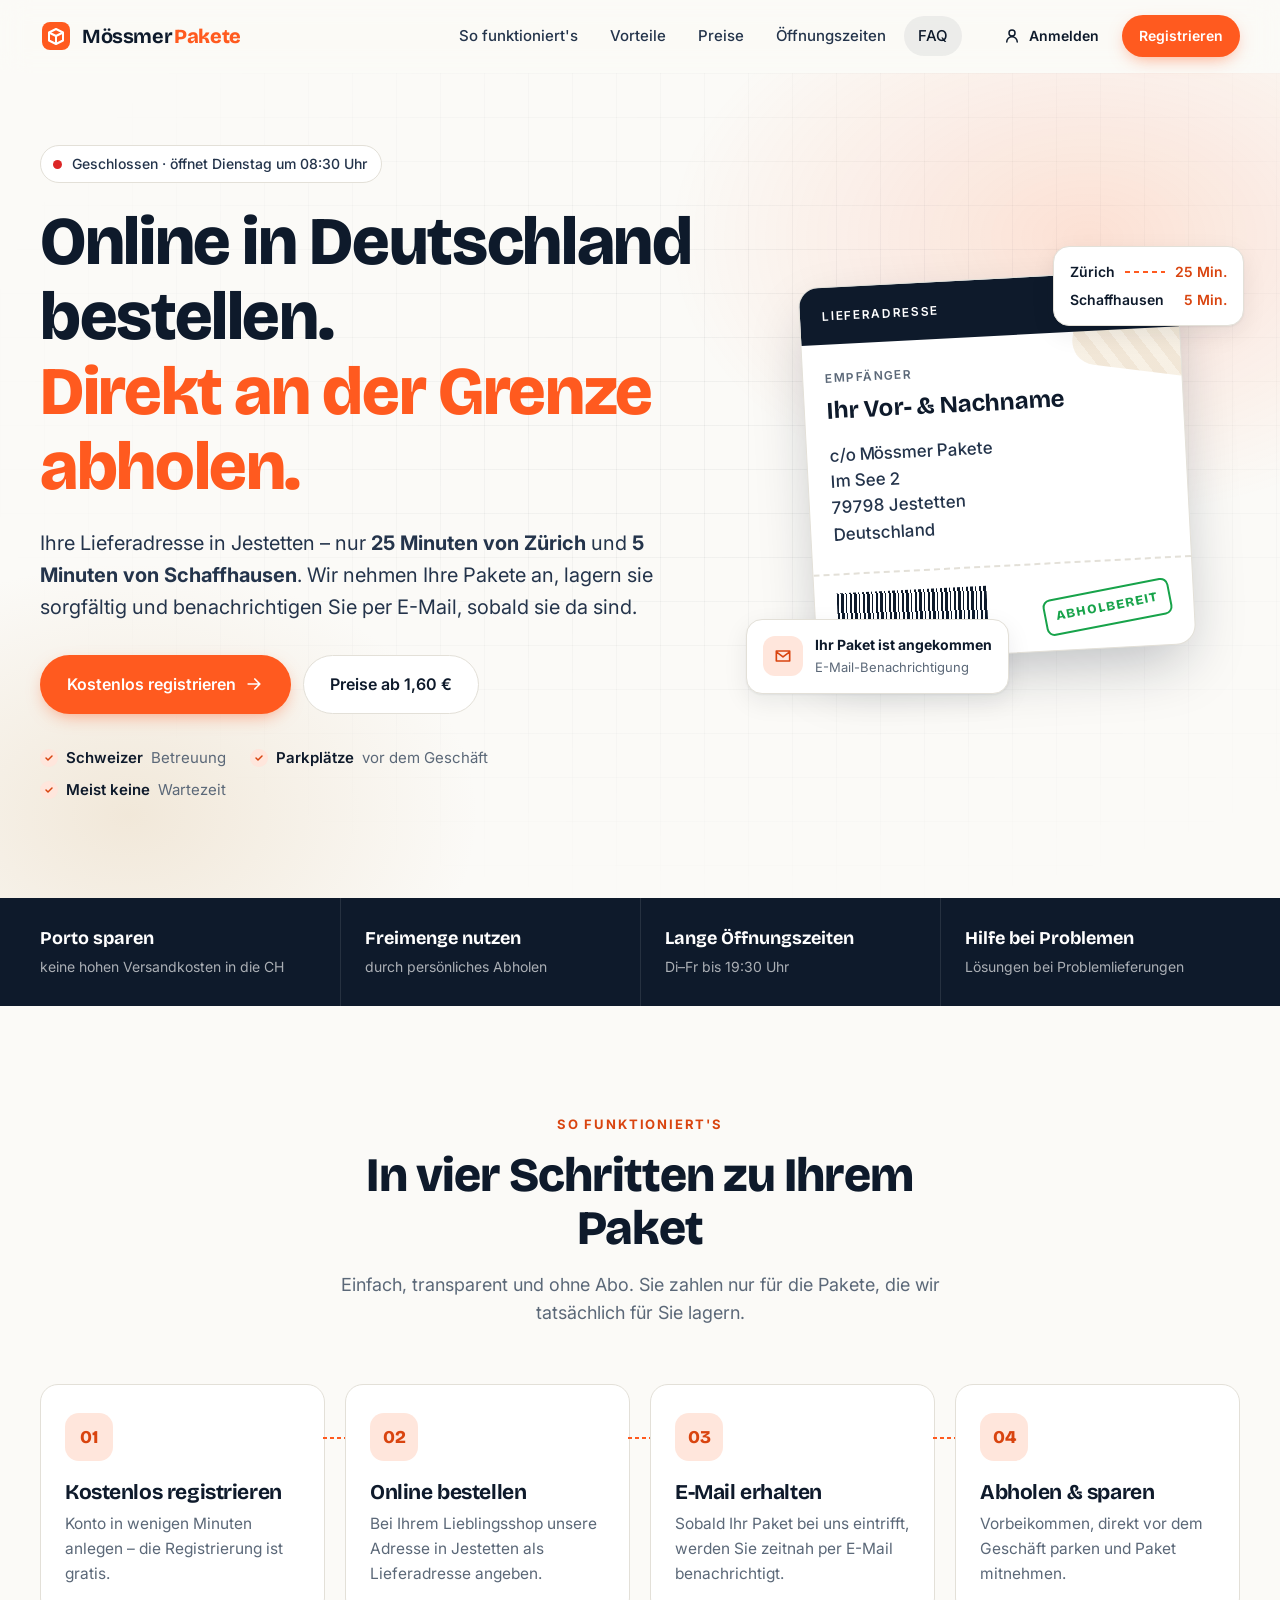
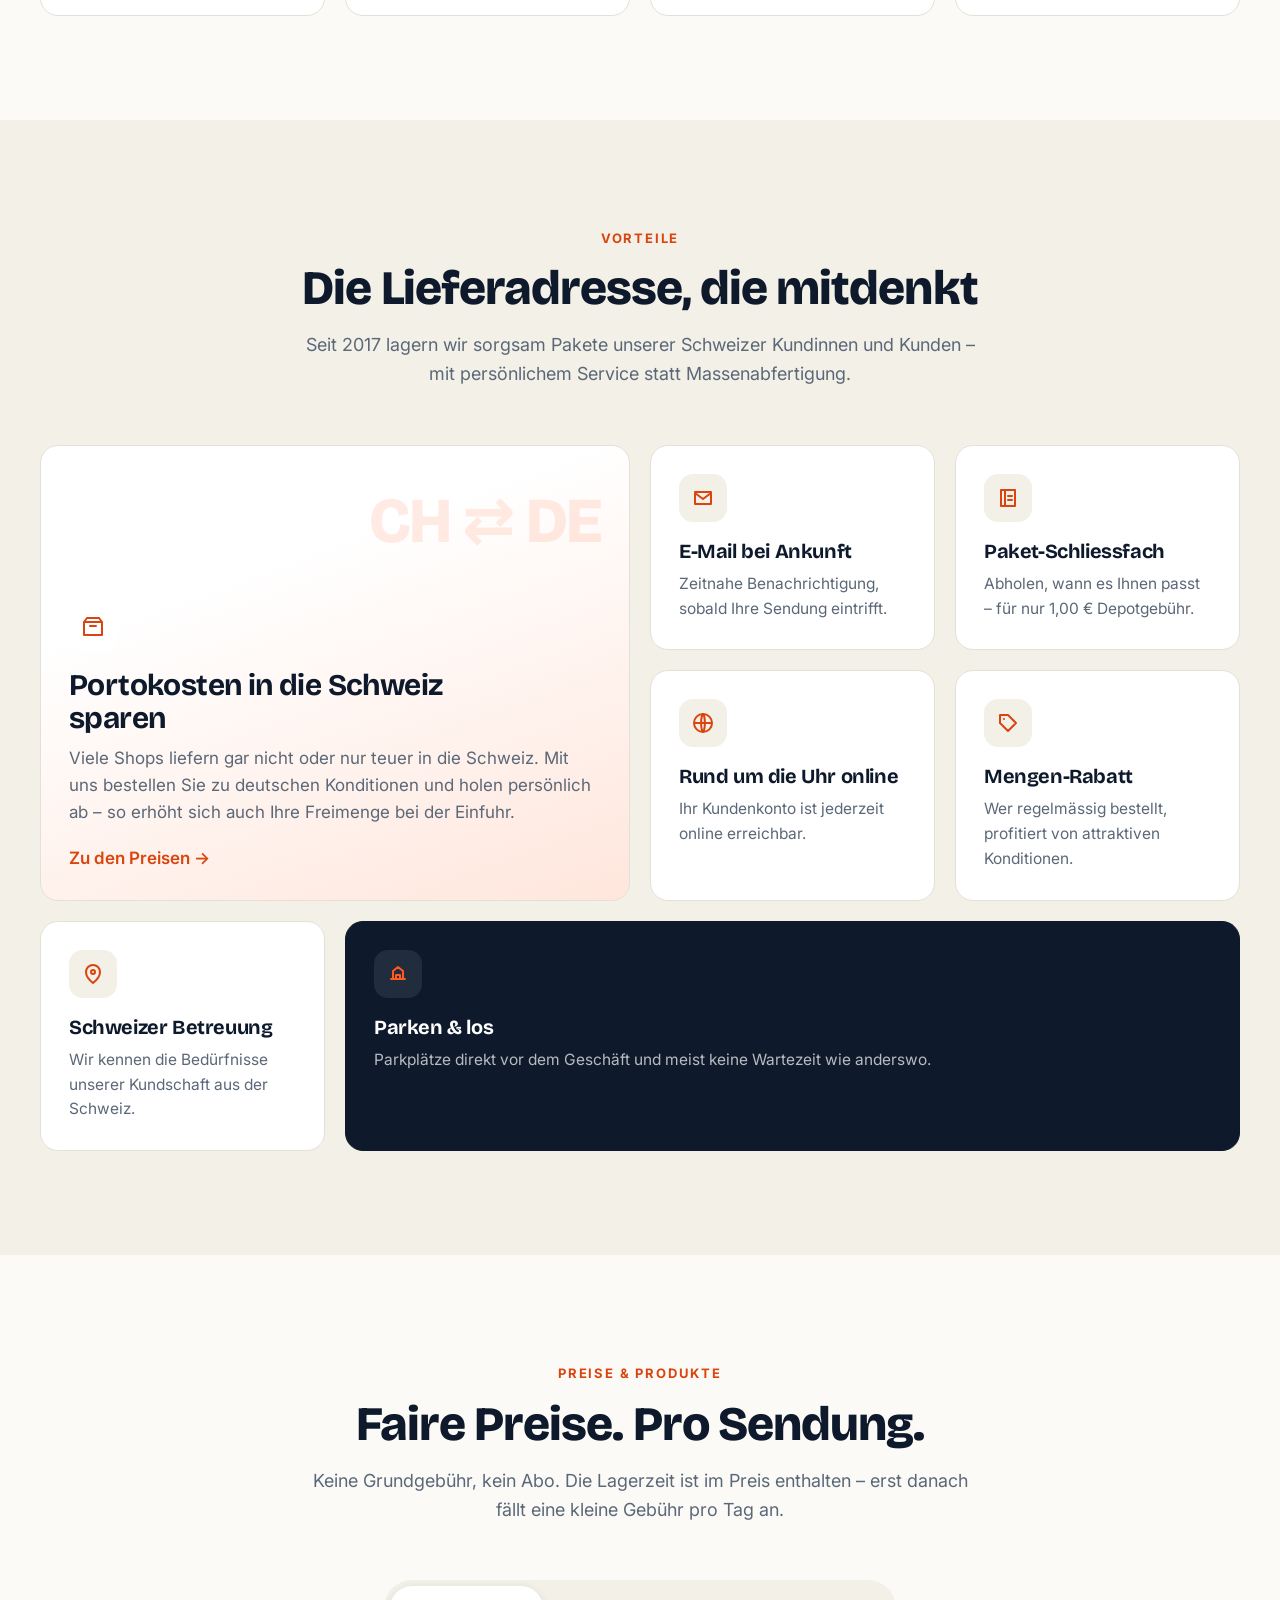
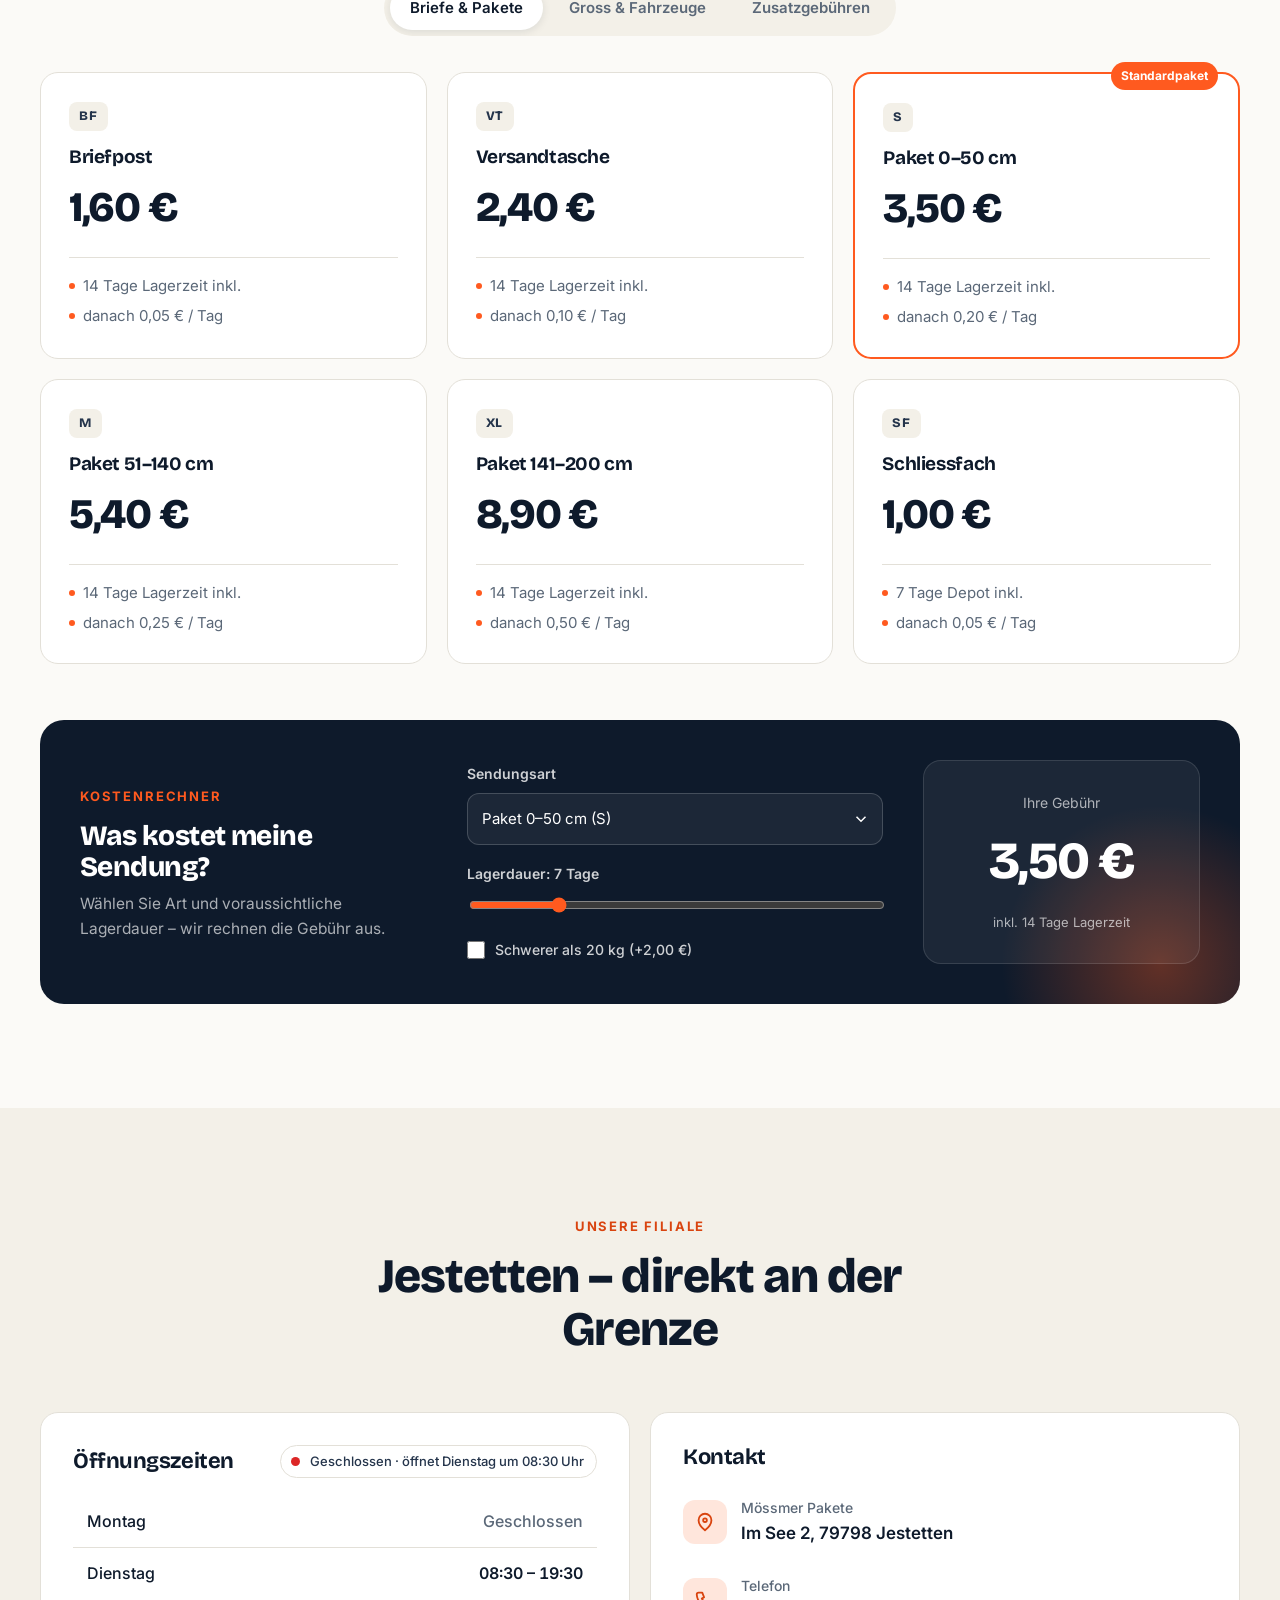
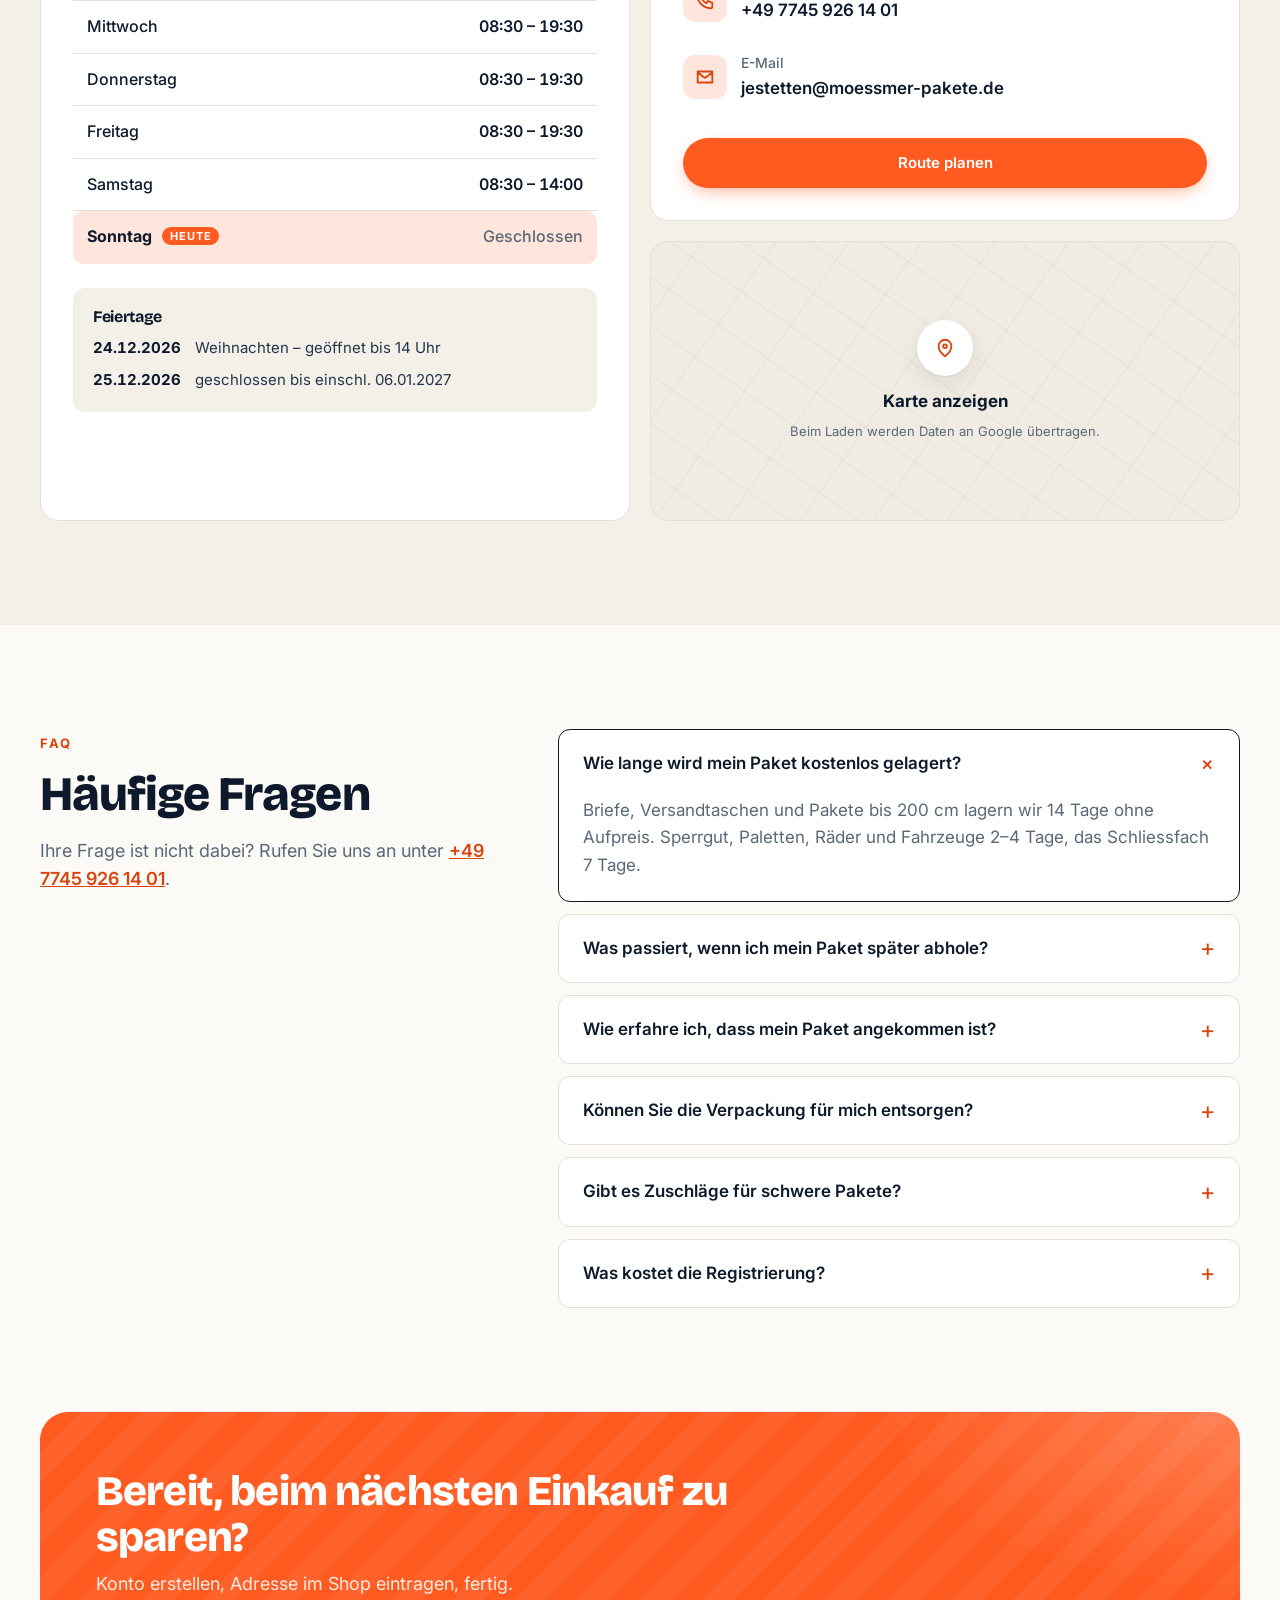
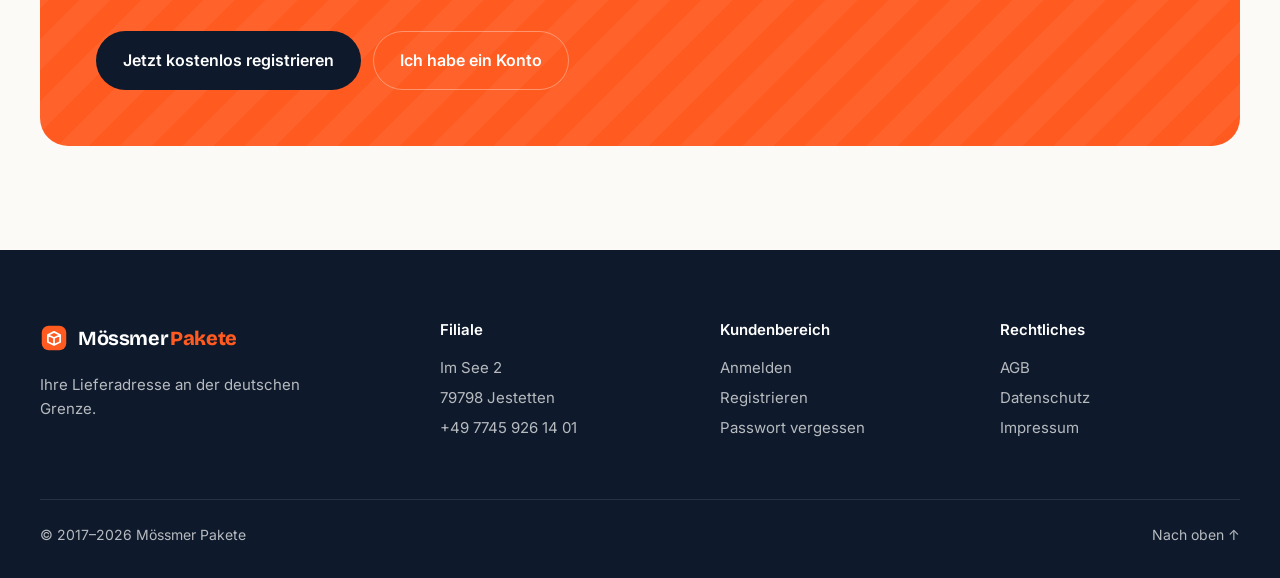
==== index.html @ b3c2d567 "Modernes Redesign der Startseite Neue statische Startseite mit Hero, Ablauf, Vorteilen, Preis-Tabs, " ====
<!doctype html>
<html lang="de">
<head>
  <meta charset="utf-8">
  <meta name="viewport" content="width=device-width, initial-scale=1">
  <title>Mössmer Pakete – Ihre Lieferadresse in Jestetten an der Schweizer Grenze</title>
  <meta name="description" content="Paketannahme in Jestetten, 25 Min. von Zürich und 5 Min. von Schaffhausen. Online in Deutschland bestellen, Porto in die Schweiz sparen und Pakete persönlich abholen.">
  <meta name="theme-color" content="#0E1A2B">
  <link rel="icon" href="assets/favicon.svg" type="image/svg+xml">
  <link rel="preconnect" href="https://fonts.googleapis.com">
  <link rel="preconnect" href="https://fonts.gstatic.com" crossorigin>
  <link href="https://fonts.googleapis.com/css2?family=Bricolage+Grotesque:opsz,wght@12..96,500;12..96,700;12..96,800&family=Inter:wght@400;500;600;700&display=swap" rel="stylesheet">
  <link rel="stylesheet" href="assets/styles.css">
  <script type="application/ld+json">
  {
    "@context": "https://schema.org",
    "@type": "LocalBusiness",
    "name": "Mössmer Pakete",
    "url": "https://www.moessmer-pakete.de/",
    "telephone": "+49 7745 926 14 01",
    "email": "jestetten@moessmer-pakete.de",
    "address": {
      "@type": "PostalAddress",
      "streetAddress": "Im See 2",
      "postalCode": "79798",
      "addressLocality": "Jestetten",
      "addressCountry": "DE"
    },
    "geo": { "@type": "GeoCoordinates", "latitude": 47.65158, "longitude": 8.5763299 },
    "openingHoursSpecification": [
      { "@type": "OpeningHoursSpecification", "dayOfWeek": ["Tuesday","Wednesday","Thursday","Friday"], "opens": "08:30", "closes": "19:30" },
      { "@type": "OpeningHoursSpecification", "dayOfWeek": "Saturday", "opens": "08:30", "closes": "14:00" }
    ]
  }
  </script>
</head>
<body>
  <a class="skip" href="#main">Zum Inhalt springen</a>

  <header class="header" id="top">
    <div class="container header__inner">
      <a class="brand" href="#top" aria-label="Mössmer Pakete – Startseite">
        <span class="brand__mark" aria-hidden="true">
          <svg viewBox="0 0 32 32" width="32" height="32"><rect x="2" y="2" width="28" height="28" rx="8" fill="currentColor"/><path d="M9 12.5 16 9l7 3.5v8L16 24l-7-3.5z" fill="none" stroke="#fff" stroke-width="2" stroke-linejoin="round"/><path d="M9 12.5 16 16l7-3.5M16 16v8" fill="none" stroke="#fff" stroke-width="2" stroke-linejoin="round"/></svg>
        </span>
        <span class="brand__text">Mössmer<b>Pakete</b></span>
      </a>

      <nav class="nav" id="nav" aria-label="Hauptnavigation">
        <a href="#ablauf">So funktioniert's</a>
        <a href="#vorteile">Vorteile</a>
        <a href="#preise">Preise</a>
        <a href="#filiale">Öffnungszeiten</a>
        <a href="#faq">FAQ</a>
        <div class="nav__mobile-cta">
          <button class="btn btn--ghost" type="button" data-open-login>Anmelden</button>
          <a class="btn btn--primary" href="https://www.moessmer-pakete.de/signup">Kostenlos registrieren</a>
        </div>
      </nav>

      <div class="header__actions">
        <button class="btn btn--ghost btn--sm" type="button" data-open-login>
          <svg viewBox="0 0 24 24" width="18" height="18" aria-hidden="true"><path d="M12 12a4 4 0 1 0 0-8 4 4 0 0 0 0 8Zm-7 8a7 7 0 0 1 14 0" fill="none" stroke="currentColor" stroke-width="2" stroke-linecap="round"/></svg>
          Anmelden
        </button>
        <a class="btn btn--primary btn--sm" href="https://www.moessmer-pakete.de/signup">Registrieren</a>
      </div>

      <button class="burger" type="button" aria-controls="nav" aria-expanded="false" aria-label="Menü öffnen">
        <span></span><span></span><span></span>
      </button>
    </div>
  </header>

  <main id="main">
    <!-- HERO -->
    <section class="hero">
      <div class="hero__bg" aria-hidden="true"></div>
      <div class="container hero__grid">
        <div class="hero__copy">
          <div class="status" data-status>
            <span class="status__dot"></span>
            <span class="status__text">Öffnungszeiten werden geladen …</span>
          </div>
          <h1>Online in Deutschland bestellen.<br><span class="hl">Direkt an der Grenze abholen.</span></h1>
          <p class="lead">Ihre Lieferadresse in Jestetten – nur <strong>25 Minuten von Zürich</strong> und <strong>5 Minuten von Schaffhausen</strong>. Wir nehmen Ihre Pakete an, lagern sie sorgfältig und benachrichtigen Sie per E-Mail, sobald sie da sind.</p>
          <div class="hero__cta">
            <a class="btn btn--primary btn--lg" href="https://www.moessmer-pakete.de/signup">
              Kostenlos registrieren
              <svg viewBox="0 0 24 24" width="20" height="20" aria-hidden="true"><path d="M5 12h14m-6-6 6 6-6 6" fill="none" stroke="currentColor" stroke-width="2" stroke-linecap="round" stroke-linejoin="round"/></svg>
            </a>
            <a class="btn btn--light btn--lg" href="#preise">Preise ab 1,60 €</a>
          </div>
          <ul class="hero__facts">
            <li><b>Schweizer</b> Betreuung</li>
            <li><b>Parkplätze</b> vor dem Geschäft</li>
            <li><b>Meist keine</b> Wartezeit</li>
          </ul>
        </div>

        <div class="hero__visual" aria-label="Beispiel einer Lieferadresse">
          <div class="label">
            <div class="label__head">
              <span>Lieferadresse</span>
              <span class="label__flag">DE</span>
            </div>
            <div class="label__body">
              <p class="label__muted">Empfänger</p>
              <p class="label__name">Ihr Vor- &amp; Nachname</p>
              <p class="label__addr">c/o Mössmer Pakete<br>Im See 2<br>79798 Jestetten<br>Deutschland</p>
            </div>
            <div class="label__foot">
              <div class="barcode" aria-hidden="true"></div>
              <span class="label__stamp">Abholbereit</span>
            </div>
          </div>
          <div class="float-card float-card--mail">
            <span class="float-card__icon" aria-hidden="true">
              <svg viewBox="0 0 24 24" width="20" height="20"><path d="M4 6h16v12H4zM4 7l8 6 8-6" fill="none" stroke="currentColor" stroke-width="2" stroke-linejoin="round"/></svg>
            </span>
            <div>
              <b>Ihr Paket ist angekommen</b>
              <span>E-Mail-Benachrichtigung</span>
            </div>
          </div>
          <div class="float-card float-card--route">
            <div class="route">
              <span>Zürich</span><i></i><span>25 Min.</span>
            </div>
            <div class="route">
              <span>Schaffhausen</span><i></i><span>5 Min.</span>
            </div>
          </div>
        </div>
      </div>
    </section>

    <!-- USP STRIP -->
    <section class="strip" aria-label="Unsere Stärken">
      <div class="container strip__inner">
        <div><b>Porto sparen</b><span>keine hohen Versandkosten in die CH</span></div>
        <div><b>Freimenge nutzen</b><span>durch persönliches Abholen</span></div>
        <div><b>Lange Öffnungszeiten</b><span>Di–Fr bis 19:30 Uhr</span></div>
        <div><b>Hilfe bei Problemen</b><span>Lösungen bei Problemlieferungen</span></div>
      </div>
    </section>

    <!-- HOW IT WORKS -->
    <section class="section" id="ablauf">
      <div class="container">
        <header class="section__head">
          <p class="eyebrow">So funktioniert's</p>
          <h2>In vier Schritten zu Ihrem Paket</h2>
          <p>Einfach, transparent und ohne Abo. Sie zahlen nur für die Pakete, die wir tatsächlich für Sie lagern.</p>
        </header>
        <ol class="steps">
          <li class="step">
            <span class="step__num">01</span>
            <h3>Kostenlos registrieren</h3>
            <p>Konto in wenigen Minuten anlegen – die Registrierung ist gratis.</p>
          </li>
          <li class="step">
            <span class="step__num">02</span>
            <h3>Online bestellen</h3>
            <p>Bei Ihrem Lieblingsshop unsere Adresse in Jestetten als Lieferadresse angeben.</p>
          </li>
          <li class="step">
            <span class="step__num">03</span>
            <h3>E-Mail erhalten</h3>
            <p>Sobald Ihr Paket bei uns eintrifft, werden Sie zeitnah per E-Mail benachrichtigt.</p>
          </li>
          <li class="step">
            <span class="step__num">04</span>
            <h3>Abholen &amp; sparen</h3>
            <p>Vorbeikommen, direkt vor dem Geschäft parken und Paket mitnehmen.</p>
          </li>
        </ol>
      </div>
    </section>

    <!-- BENEFITS -->
    <section class="section section--tint" id="vorteile">
      <div class="container">
        <header class="section__head">
          <p class="eyebrow">Vorteile</p>
          <h2>Die Lieferadresse, die mitdenkt</h2>
          <p>Seit 2017 lagern wir sorgsam Pakete unserer Schweizer Kundinnen und Kunden – mit persönlichem Service statt Massenabfertigung.</p>
        </header>
        <div class="bento">
          <article class="tile tile--feature">
            <span class="tile__icon"><svg viewBox="0 0 24 24"><path d="M3 7h18v13H3zM3 7l3-4h12l3 4M9 11h6" /></svg></span>
            <h3>Portokosten in die Schweiz sparen</h3>
            <p>Viele Shops liefern gar nicht oder nur teuer in die Schweiz. Mit uns bestellen Sie zu deutschen Konditionen und holen persönlich ab – so erhöht sich auch Ihre Freimenge bei der Einfuhr.</p>
            <a class="link" href="#preise">Zu den Preisen →</a>
          </article>
          <article class="tile">
            <span class="tile__icon"><svg viewBox="0 0 24 24"><path d="M4 6h16v12H4zM4 7l8 6 8-6" /></svg></span>
            <h3>E-Mail bei Ankunft</h3>
            <p>Zeitnahe Benachrichtigung, sobald Ihre Sendung eintrifft.</p>
          </article>
          <article class="tile">
            <span class="tile__icon"><svg viewBox="0 0 24 24"><path d="M5 4h14v16H5zM9 4v16M12 10h4M12 14h4" /></svg></span>
            <h3>Paket-Schliessfach</h3>
            <p>Abholen, wann es Ihnen passt – für nur 1,00 € Depotgebühr.</p>
          </article>
          <article class="tile">
            <span class="tile__icon"><svg viewBox="0 0 24 24"><path d="M12 21a9 9 0 1 0 0-18 9 9 0 0 0 0 18ZM3 12h18M12 3c2.5 3 2.5 15 0 18M12 3c-2.5 3-2.5 15 0 18" /></svg></span>
            <h3>Rund um die Uhr online</h3>
            <p>Ihr Kundenkonto ist jederzeit online erreichbar.</p>
          </article>
          <article class="tile">
            <span class="tile__icon"><svg viewBox="0 0 24 24"><path d="M20 12 12 20l-8-8V4h8zM8 8h.01" /></svg></span>
            <h3>Mengen-Rabatt</h3>
            <p>Wer regelmässig bestellt, profitiert von attraktiven Konditionen.</p>
          </article>
          <article class="tile">
            <span class="tile__icon"><svg viewBox="0 0 24 24"><path d="M12 21s7-5.5 7-11a7 7 0 1 0-14 0c0 5.5 7 11 7 11ZM12 12a2 2 0 1 0 0-4 2 2 0 0 0 0 4Z" /></svg></span>
            <h3>Schweizer Betreuung</h3>
            <p>Wir kennen die Bedürfnisse unserer Kundschaft aus der Schweiz.</p>
          </article>
          <article class="tile tile--dark">
            <span class="tile__icon"><svg viewBox="0 0 24 24"><path d="M5 17h14M7 17V9l5-4 5 4v8M10 17v-4h4v4" /></svg></span>
            <h3>Parken &amp; los</h3>
            <p>Parkplätze direkt vor dem Geschäft und meist keine Wartezeit wie anderswo.</p>
          </article>
        </div>
      </div>
    </section>

    <!-- PRICES -->
    <section class="section" id="preise">
      <div class="container">
        <header class="section__head">
          <p class="eyebrow">Preise &amp; Produkte</p>
          <h2>Faire Preise. Pro Sendung.</h2>
          <p>Keine Grundgebühr, kein Abo. Die Lagerzeit ist im Preis enthalten – erst danach fällt eine kleine Gebühr pro Tag an.</p>
        </header>

        <div class="tabs" role="tablist" aria-label="Preiskategorien">
          <button class="tab is-active" role="tab" aria-selected="true" aria-controls="tab-sendungen" id="t-sendungen">Briefe &amp; Pakete</button>
          <button class="tab" role="tab" aria-selected="false" aria-controls="tab-gross" id="t-gross" tabindex="-1">Gross &amp; Fahrzeuge</button>
          <button class="tab" role="tab" aria-selected="false" aria-controls="tab-gebuehren" id="t-gebuehren" tabindex="-1">Zusatzgebühren</button>
        </div>

        <div class="tabpanel" id="tab-sendungen" role="tabpanel" aria-labelledby="t-sendungen">
          <div class="prices">
            <article class="price">
              <span class="price__tag">BF</span>
              <h3>Briefpost</h3>
              <p class="price__value">1,60 €</p>
              <ul><li>14 Tage Lagerzeit inkl.</li><li>danach 0,05 € / Tag</li></ul>
            </article>
            <article class="price">
              <span class="price__tag">VT</span>
              <h3>Versandtasche</h3>
              <p class="price__value">2,40 €</p>
              <ul><li>14 Tage Lagerzeit inkl.</li><li>danach 0,10 € / Tag</li></ul>
            </article>
            <article class="price price--hot">
              <span class="price__badge">Standardpaket</span>
              <span class="price__tag">S</span>
              <h3>Paket 0–50 cm</h3>
              <p class="price__value">3,50 €</p>
              <ul><li>14 Tage Lagerzeit inkl.</li><li>danach 0,20 € / Tag</li></ul>
            </article>
            <article class="price">
              <span class="price__tag">M</span>
              <h3>Paket 51–140 cm</h3>
              <p class="price__value">5,40 €</p>
              <ul><li>14 Tage Lagerzeit inkl.</li><li>danach 0,25 € / Tag</li></ul>
            </article>
            <article class="price">
              <span class="price__tag">XL</span>
              <h3>Paket 141–200 cm</h3>
              <p class="price__value">8,90 €</p>
              <ul><li>14 Tage Lagerzeit inkl.</li><li>danach 0,50 € / Tag</li></ul>
            </article>
            <article class="price">
              <span class="price__tag">SF</span>
              <h3>Schliessfach</h3>
              <p class="price__value">1,00 €</p>
              <ul><li>7 Tage Depot inkl.</li><li>danach 0,05 € / Tag</li></ul>
            </article>
          </div>
        </div>

        <div class="tabpanel" id="tab-gross" role="tabpanel" aria-labelledby="t-gross" hidden>
          <div class="prices">
            <article class="price">
              <span class="price__tag">XXL</span>
              <h3>Über 2 m / sperrig</h3>
              <p class="price__value">14,50 €</p>
              <ul><li>4 Tage Lagerzeit inkl.</li><li>danach 0,50 € / Tag</li></ul>
            </article>
            <article class="price">
              <span class="price__tag">PL</span>
              <h3>Palette</h3>
              <p class="price__value">25,00 €</p>
              <ul><li>4 Tage Lagerzeit inkl.</li><li>danach 2,50 € / Tag</li></ul>
            </article>
            <article class="price">
              <span class="price__tag">KRA</span>
              <h3>Kompletträder</h3>
              <p class="price__value">20,00 €</p>
              <ul><li>4 Tage Lagerzeit inkl.</li><li>danach 2,50 € / Tag</li></ul>
            </article>
            <article class="price">
              <span class="price__tag">VLO</span>
              <h3>Fahrrad</h3>
              <p class="price__value">15,00 €</p>
              <ul><li>4 Tage Lagerzeit inkl.</li><li>danach 2,50 € / Tag</li></ul>
            </article>
            <article class="price">
              <span class="price__tag">MO</span>
              <h3>Motorrad</h3>
              <p class="price__value">50,00 €</p>
              <ul><li>4 Tage Lagerzeit inkl.</li><li>danach 10,00 € / Tag</li></ul>
            </article>
            <article class="price">
              <span class="price__tag">KFZ</span>
              <h3>Auto</h3>
              <p class="price__value">100,00 €</p>
              <ul><li>2 Tage Lagerzeit inkl.</li><li>danach 20,00 € / Tag</li></ul>
            </article>
          </div>
        </div>

        <div class="tabpanel" id="tab-gebuehren" role="tabpanel" aria-labelledby="t-gebuehren" hidden>
          <div class="fees">
            <div class="fees__group">
              <h3>Gewicht &amp; Aufwand</h3>
              <dl>
                <div><dt>Kein Zuschlag <small>GWO</small></dt><dd>0,00 €</dd></div>
                <div><dt>Zuschlag über 20 kg <small>GWZ</small></dt><dd>2,00 €</dd></div>
                <div><dt>Mehraufwand <small>GWZXL</small></dt><dd>3,50 €</dd></div>
              </dl>
            </div>
            <div class="fees__group">
              <h3>Verpackung entsorgen</h3>
              <dl>
                <div><dt>Keine Entsorgung <small>E0</small></dt><dd>0,00 €</dd></div>
                <div><dt>Bis Grösse M <small>E1</small></dt><dd>5,00 €</dd></div>
                <div><dt>Ab Grösse XL <small>E2</small></dt><dd>10,00 €</dd></div>
                <div><dt>Palette <small>EP</small></dt><dd>30,00 €</dd></div>
              </dl>
            </div>
          </div>
        </div>

        <!-- CALCULATOR -->
        <div class="calc" id="rechner">
          <div class="calc__intro">
            <p class="eyebrow eyebrow--light">Kostenrechner</p>
            <h3>Was kostet meine Sendung?</h3>
            <p>Wählen Sie Art und voraussichtliche Lagerdauer – wir rechnen die Gebühr aus.</p>
          </div>
          <form class="calc__form" onsubmit="return false">
            <label>
              <span>Sendungsart</span>
              <select id="calc-type">
                <option value="1.60|14|0.05">Briefpost</option>
                <option value="2.40|14|0.10">Versandtasche</option>
                <option value="3.50|14|0.20" selected>Paket 0–50 cm (S)</option>
                <option value="5.40|14|0.25">Paket 51–140 cm (M)</option>
                <option value="8.90|14|0.50">Paket 141–200 cm (XL)</option>
                <option value="14.50|4|0.50">Über 2 m / sperrig (XXL)</option>
                <option value="25.00|4|2.50">Palette</option>
                <option value="20.00|4|2.50">Kompletträder</option>
                <option value="15.00|4|2.50">Fahrrad</option>
                <option value="50.00|4|10.00">Motorrad</option>
                <option value="100.00|2|20.00">Auto</option>
              </select>
            </label>
            <label>
              <span>Lagerdauer: <output id="calc-days-out">7</output> Tage</span>
              <input type="range" id="calc-days" min="1" max="30" value="7">
            </label>
            <label class="check">
              <input type="checkbox" id="calc-heavy">
              <span>Schwerer als 20 kg (+2,00 €)</span>
            </label>
          </form>
          <div class="calc__result" aria-live="polite">
            <span>Ihre Gebühr</span>
            <strong id="calc-total">3,50 €</strong>
            <small id="calc-detail">inkl. 14 Tage Lagerzeit</small>
          </div>
        </div>
      </div>
    </section>

    <!-- BRANCH -->
    <section class="section section--tint" id="filiale">
      <div class="container">
        <header class="section__head">
          <p class="eyebrow">Unsere Filiale</p>
          <h2>Jestetten – direkt an der Grenze</h2>
        </header>
        <div class="branch">
          <div class="card hours">
            <div class="hours__head">
              <h3>Öffnungszeiten</h3>
              <div class="status status--small" data-status><span class="status__dot"></span><span class="status__text"></span></div>
            </div>
            <table class="hours__table">
              <tbody>
                <tr data-day="1"><th>Montag</th><td class="closed">Geschlossen</td></tr>
                <tr data-day="2"><th>Dienstag</th><td>08:30 – 19:30</td></tr>
                <tr data-day="3"><th>Mittwoch</th><td>08:30 – 19:30</td></tr>
                <tr data-day="4"><th>Donnerstag</th><td>08:30 – 19:30</td></tr>
                <tr data-day="5"><th>Freitag</th><td>08:30 – 19:30</td></tr>
                <tr data-day="6"><th>Samstag</th><td>08:30 – 14:00</td></tr>
                <tr data-day="0"><th>Sonntag</th><td class="closed">Geschlossen</td></tr>
              </tbody>
            </table>
            <div class="holidays">
              <h4>Feiertage</h4>
              <ul>
                <li><time datetime="2026-12-24">24.12.2026</time><span>Weihnachten – geöffnet bis 14 Uhr</span></li>
                <li><time datetime="2026-12-25">25.12.2026</time><span>geschlossen bis einschl. 06.01.2027</span></li>
              </ul>
            </div>
          </div>

          <div class="card contact">
            <h3>Kontakt</h3>
            <address>
              <a class="contact__row" href="https://maps.google.com/?q=M%C3%B6ssmer+Pakete+Im+See+2+79798+Jestetten" target="_blank" rel="noopener">
                <span class="contact__icon"><svg viewBox="0 0 24 24"><path d="M12 21s7-5.5 7-11a7 7 0 1 0-14 0c0 5.5 7 11 7 11ZM12 12a2 2 0 1 0 0-4 2 2 0 0 0 0 4Z"/></svg></span>
                <span><b>Mössmer Pakete</b>Im See 2, 79798 Jestetten</span>
              </a>
              <a class="contact__row" href="tel:+4977459261401">
                <span class="contact__icon"><svg viewBox="0 0 24 24"><path d="M5 4h4l2 5-2.5 1.5a11 11 0 0 0 5 5L15 13l5 2v4a2 2 0 0 1-2 2A16 16 0 0 1 3 6a2 2 0 0 1 2-2"/></svg></span>
                <span><b>Telefon</b>+49 7745 926 14 01</span>
              </a>
              <a class="contact__row" href="mailto:jestetten@moessmer-pakete.de">
                <span class="contact__icon"><svg viewBox="0 0 24 24"><path d="M4 6h16v12H4zM4 7l8 6 8-6"/></svg></span>
                <span><b>E-Mail</b>jestetten@moessmer-pakete.de</span>
              </a>
            </address>
            <a class="btn btn--primary btn--block" href="https://www.google.com/maps/dir/?api=1&amp;destination=M%C3%B6ssmer+Pakete+Im+See+2+79798+Jestetten" target="_blank" rel="noopener">Route planen</a>
          </div>

          <div class="map">
            <button class="map__consent" type="button" data-load-map>
              <span class="map__pin" aria-hidden="true"><svg viewBox="0 0 24 24"><path d="M12 21s7-5.5 7-11a7 7 0 1 0-14 0c0 5.5 7 11 7 11ZM12 12a2 2 0 1 0 0-4 2 2 0 0 0 0 4Z"/></svg></span>
              <b>Karte anzeigen</b>
              <small>Beim Laden werden Daten an Google übertragen.</small>
            </button>
          </div>
        </div>
      </div>
    </section>

    <!-- FAQ -->
    <section class="section" id="faq">
      <div class="container faq">
        <header class="section__head section__head--left">
          <p class="eyebrow">FAQ</p>
          <h2>Häufige Fragen</h2>
          <p>Ihre Frage ist nicht dabei? Rufen Sie uns an unter <a href="tel:+4977459261401">+49 7745 926 14 01</a>.</p>
        </header>
        <div class="faq__list">
          <details open>
            <summary>Wie lange wird mein Paket kostenlos gelagert?</summary>
            <p>Briefe, Versandtaschen und Pakete bis 200 cm lagern wir 14 Tage ohne Aufpreis. Sperrgut, Paletten, Räder und Fahrzeuge 2–4 Tage, das Schliessfach 7 Tage.</p>
          </details>
          <details>
            <summary>Was passiert, wenn ich mein Paket später abhole?</summary>
            <p>Kein Problem – nach Ablauf der Standard-Lagerzeit berechnen wir eine kleine Überziehungsgebühr pro Tag, z. B. 0,20 € für ein S-Paket. Mit unserem <a href="#rechner">Kostenrechner</a> sehen Sie den Betrag sofort.</p>
          </details>
          <details>
            <summary>Wie erfahre ich, dass mein Paket angekommen ist?</summary>
            <p>Sobald Ihre Sendung bei uns eintrifft, erhalten Sie zeitnah eine E-Mail.</p>
          </details>
          <details>
            <summary>Können Sie die Verpackung für mich entsorgen?</summary>
            <p>Ja. Die Entsorgung kostet 5,00 € bis Grösse M, 10,00 € ab Grösse XL und 30,00 € für Paletten.</p>
          </details>
          <details>
            <summary>Gibt es Zuschläge für schwere Pakete?</summary>
            <p>Für Sendungen über 20 kg berechnen wir einen Zuschlag von 2,00 €, bei besonderem Mehraufwand 3,50 €.</p>
          </details>
          <details>
            <summary>Was kostet die Registrierung?</summary>
            <p>Nichts. Die Registrierung ist kostenlos – Sie zahlen nur für tatsächlich gelagerte Sendungen.</p>
          </details>
        </div>
      </div>
    </section>

    <!-- CTA -->
    <section class="cta">
      <div class="container cta__inner">
        <div>
          <h2>Bereit, beim nächsten Einkauf zu sparen?</h2>
          <p>Konto erstellen, Adresse im Shop eintragen, fertig.</p>
        </div>
        <div class="cta__buttons">
          <a class="btn btn--primary btn--lg" href="https://www.moessmer-pakete.de/signup">Jetzt kostenlos registrieren</a>
          <button class="btn btn--outline-light btn--lg" type="button" data-open-login>Ich habe ein Konto</button>
        </div>
      </div>
    </section>
  </main>

  <footer class="footer">
    <div class="container footer__inner">
      <div>
        <a class="brand brand--light" href="#top">
          <span class="brand__mark" aria-hidden="true"><svg viewBox="0 0 32 32" width="28" height="28"><rect x="2" y="2" width="28" height="28" rx="8" fill="currentColor"/><path d="M9 12.5 16 9l7 3.5v8L16 24l-7-3.5zM9 12.5 16 16l7-3.5M16 16v8" fill="none" stroke="#fff" stroke-width="2" stroke-linejoin="round"/></svg></span>
          <span class="brand__text">Mössmer<b>Pakete</b></span>
        </a>
        <p class="footer__claim">Ihre Lieferadresse an der deutschen Grenze.</p>
      </div>
      <div>
        <h4>Filiale</h4>
        <p>Im See 2<br>79798 Jestetten<br><a href="tel:+4977459261401">+49 7745 926 14 01</a></p>
      </div>
      <div>
        <h4>Kundenbereich</h4>
        <p><button class="linklike" type="button" data-open-login>Anmelden</button><br><a href="https://www.moessmer-pakete.de/signup">Registrieren</a><br><a href="https://www.moessmer-pakete.de/fpass">Passwort vergessen</a></p>
      </div>
      <div>
        <h4>Rechtliches</h4>
        <p><a href="https://www.moessmer-pakete.de/agb">AGB</a><br><a href="https://www.moessmer-pakete.de/dsgvo">Datenschutz</a><br><a href="https://www.moessmer-pakete.de/impressum">Impressum</a></p>
      </div>
    </div>
    <div class="container footer__bottom">
      <span>© 2017–<span data-year>2026</span> Mössmer Pakete</span>
      <a href="#top">Nach oben ↑</a>
    </div>
  </footer>

  <!-- LOGIN DIALOG -->
  <dialog class="dialog" id="login" aria-labelledby="login-title">
    <form method="dialog" class="dialog__close-form">
      <button class="dialog__close" aria-label="Schliessen">×</button>
    </form>
    <h2 id="login-title">Willkommen zurück</h2>
    <p class="dialog__sub">Melden Sie sich an, um Ihre Sendungen zu sehen.</p>
    <form class="login" method="post" action="https://www.moessmer-pakete.de/">
      <label>
        <span>E-Mail</span>
        <input type="email" name="txtemail" autocomplete="email" required placeholder="name@beispiel.ch">
      </label>
      <label>
        <span>Passwort</span>
        <input type="password" name="txtupass" autocomplete="current-password" required placeholder="••••••••">
      </label>
      <button class="btn btn--primary btn--block btn--lg" type="submit" name="btn-login">Anmelden</button>
    </form>
    <div class="dialog__links">
      <a href="https://www.moessmer-pakete.de/fpass">Passwort vergessen?</a>
      <a href="https://www.moessmer-pakete.de/signup">Neu hier? Registrieren</a>
    </div>
  </dialog>

  <script src="assets/app.js" defer></script>
</body>
</html>
---- assets/styles.css ----
/* ==========================================================================
   Mössmer Pakete – Redesign
   ========================================================================== */

:root {
  --ink: #0e1a2b;
  --ink-2: #24344b;
  --muted: #5b6878;
  --line: #e3e0d8;
  --bg: #fbfaf7;
  --tint: #f3f0e8;
  --card: #ffffff;
  --accent: #ff5a1f;
  --accent-ink: #d9440f;
  --accent-soft: #ffe6dc;
  --kraft: #d8b98c;
  --ok: #17a34a;
  --bad: #dc2626;

  --radius: 18px;
  --radius-sm: 12px;
  --shadow: 0 1px 2px rgba(14, 26, 43, .06), 0 8px 24px rgba(14, 26, 43, .08);
  --shadow-lg: 0 24px 60px -12px rgba(14, 26, 43, .28);

  --font: "Inter", system-ui, -apple-system, "Segoe UI", Roboto, sans-serif;
  --display: "Bricolage Grotesque", var(--font);
}

*,
*::before,
*::after { box-sizing: border-box; }

html { scroll-behavior: smooth; scroll-padding-top: 88px; -webkit-text-size-adjust: 100%; }

body {
  margin: 0;
  font-family: var(--font);
  font-size: 17px;
  line-height: 1.6;
  color: var(--ink);
  background: var(--bg);
  -webkit-font-smoothing: antialiased;
}

img, svg { display: block; max-width: 100%; }
a { color: inherit; }
h1, h2, h3, h4 { font-family: var(--display); line-height: 1.1; margin: 0; letter-spacing: -.02em; }
p { margin: 0; }
button { font: inherit; cursor: pointer; }

.container { width: min(1200px, 100% - 40px); margin-inline: auto; }

.skip {
  position: absolute; left: 16px; top: -60px; z-index: 100;
  background: var(--ink); color: #fff; padding: 10px 16px; border-radius: 8px;
}
.skip:focus { top: 16px; }

:focus-visible { outline: 3px solid var(--accent); outline-offset: 3px; border-radius: 6px; }

/* ---------- Buttons ---------- */
.btn {
  display: inline-flex; align-items: center; justify-content: center; gap: 8px;
  padding: 12px 20px; border-radius: 999px; border: 1.5px solid transparent;
  font-weight: 600; font-size: 15px; text-decoration: none; white-space: nowrap;
  transition: transform .15s ease, background-color .15s ease, box-shadow .15s ease, color .15s ease;
}
.btn:active { transform: translateY(1px); }
.btn--sm { padding: 9px 16px; font-size: 14px; }
.btn--lg { padding: 16px 26px; font-size: 16px; }
.btn--block { width: 100%; }
.btn--primary { background: var(--accent); color: #fff; box-shadow: 0 6px 18px -6px rgba(255, 90, 31, .6); }
.btn--primary:hover { background: var(--accent-ink); }
.btn--ghost { background: transparent; color: var(--ink); }
.btn--ghost:hover { background: rgba(14, 26, 43, .06); }
.btn--light { background: #fff; color: var(--ink); border-color: var(--line); }
.btn--light:hover { border-color: var(--ink); }
.btn--outline-light { background: transparent; color: #fff; border-color: rgba(255, 255, 255, .35); }
.btn--outline-light:hover { border-color: #fff; background: rgba(255, 255, 255, .06); }

.linklike { background: none; border: 0; padding: 0; color: inherit; text-decoration: none; }
.linklike:hover { text-decoration: underline; }

/* ---------- Header ---------- */
.header {
  position: sticky; top: 0; z-index: 50;
  background: rgba(251, 250, 247, .82);
  backdrop-filter: saturate(160%) blur(14px);
  -webkit-backdrop-filter: saturate(160%) blur(14px);
  border-bottom: 1px solid transparent;
  transition: border-color .2s ease, box-shadow .2s ease;
}
.header.is-scrolled { border-bottom-color: var(--line); box-shadow: 0 4px 20px -12px rgba(14, 26, 43, .2); }
.header__inner { display: flex; align-items: center; gap: 24px; height: 72px; }

.brand { display: inline-flex; align-items: center; gap: 10px; text-decoration: none; color: var(--ink); }
.brand__mark { color: var(--accent); }
.brand__text { font-family: var(--display); font-weight: 700; font-size: 20px; letter-spacing: -.02em; }
.brand__text b { font-weight: 800; color: var(--accent); margin-left: 2px; }
.brand--light { color: #fff; }

.nav { display: flex; gap: 4px; margin-left: auto; }
.nav > a {
  padding: 8px 14px; border-radius: 999px; text-decoration: none;
  color: var(--ink-2); font-size: 15px; font-weight: 500;
}
.nav > a:hover, .nav > a.is-active { background: rgba(14, 26, 43, .06); color: var(--ink); }
.nav__mobile-cta { display: none; }
.header__actions { display: flex; gap: 6px; }

.burger { display: none; width: 44px; height: 44px; border: 0; background: transparent; margin-left: auto; position: relative; }
.burger span { position: absolute; left: 11px; right: 11px; height: 2px; background: var(--ink); border-radius: 2px; transition: transform .2s, opacity .2s; }
.burger span:nth-child(1) { top: 15px; }
.burger span:nth-child(2) { top: 21px; }
.burger span:nth-child(3) { top: 27px; }
.burger[aria-expanded="true"] span:nth-child(1) { transform: translateY(6px) rotate(45deg); }
.burger[aria-expanded="true"] span:nth-child(2) { opacity: 0; }
.burger[aria-expanded="true"] span:nth-child(3) { transform: translateY(-6px) rotate(-45deg); }

/* ---------- Status pill ---------- */
.status {
  display: inline-flex; align-items: center; gap: 10px;
  padding: 7px 14px 7px 12px; border-radius: 999px;
  background: #fff; border: 1px solid var(--line);
  font-size: 14px; font-weight: 500; color: var(--ink-2);
}
.status__dot { width: 9px; height: 9px; border-radius: 50%; background: var(--muted); flex: none; }
.status.is-open .status__dot { background: var(--ok); box-shadow: 0 0 0 0 rgba(23, 163, 74, .5); animation: pulse 2s infinite; }
.status.is-closed .status__dot { background: var(--bad); }
.status--small { padding: 5px 12px 5px 10px; font-size: 13px; }
@keyframes pulse {
  0% { box-shadow: 0 0 0 0 rgba(23, 163, 74, .5); }
  70% { box-shadow: 0 0 0 8px rgba(23, 163, 74, 0); }
  100% { box-shadow: 0 0 0 0 rgba(23, 163, 74, 0); }
}

/* ---------- Hero ---------- */
.hero { position: relative; overflow: hidden; padding: 72px 0 96px; }
.hero__bg {
  position: absolute; inset: 0; z-index: -1;
  background:
    radial-gradient(600px 400px at 85% 20%, rgba(255, 90, 31, .16), transparent 70%),
    radial-gradient(500px 360px at 10% 90%, rgba(216, 185, 140, .28), transparent 70%);
}
.hero__bg::after {
  content: ""; position: absolute; inset: 0;
  background-image: linear-gradient(rgba(14, 26, 43, .045) 1px, transparent 1px), linear-gradient(90deg, rgba(14, 26, 43, .045) 1px, transparent 1px);
  background-size: 44px 44px;
  mask-image: radial-gradient(ellipse at 60% 40%, #000 20%, transparent 75%);
  -webkit-mask-image: radial-gradient(ellipse at 60% 40%, #000 20%, transparent 75%);
}
.hero__grid { display: grid; grid-template-columns: 1.15fr .85fr; gap: 56px; align-items: center; }
.hero h1 { font-size: clamp(38px, 5.6vw, 68px); font-weight: 800; margin: 22px 0 22px; }
.hl { color: var(--accent); }
.lead { font-size: clamp(17px, 1.6vw, 20px); color: var(--ink-2); max-width: 36em; }
.hero__cta { display: flex; flex-wrap: wrap; gap: 12px; margin-top: 32px; }
.hero__facts { display: flex; flex-wrap: wrap; gap: 8px 24px; list-style: none; padding: 0; margin: 32px 0 0; color: var(--muted); font-size: 15px; }
.hero__facts li { display: flex; align-items: center; gap: 8px; }
.hero__facts li::before {
  content: ""; width: 18px; height: 18px; border-radius: 50%; flex: none;
  background: var(--accent-soft) url("data:image/svg+xml,%3Csvg xmlns='http://www.w3.org/2000/svg' viewBox='0 0 24 24'%3E%3Cpath d='m6 12 4 4 8-8' fill='none' stroke='%23d9440f' stroke-width='3' stroke-linecap='round' stroke-linejoin='round'/%3E%3C/svg%3E") center/12px no-repeat;
}
.hero__facts b { color: var(--ink); font-weight: 600; }

/* Shipping label visual */
.hero__visual { position: relative; padding: 32px 24px 48px; }
.label {
  position: relative; background: #fff; border-radius: 20px; box-shadow: var(--shadow-lg);
  transform: rotate(-3deg); max-width: 380px; margin-inline: auto; overflow: hidden;
  border: 1px solid var(--line);
}
.label::before {
  content: ""; position: absolute; inset: -40px -40px auto auto; width: 140px; height: 140px;
  background: repeating-linear-gradient(45deg, var(--kraft) 0 10px, #e9d5b3 10px 20px); opacity: .35;
  transform: rotate(10deg); border-radius: 24px;
}
.label__head {
  display: flex; justify-content: space-between; align-items: center;
  padding: 16px 22px; background: var(--ink); color: #fff;
  font-size: 12px; font-weight: 600; letter-spacing: .14em; text-transform: uppercase; position: relative;
}
.label__flag { background: var(--accent); padding: 3px 9px; border-radius: 6px; letter-spacing: .08em; }
.label__body { padding: 24px 22px 8px; position: relative; }
.label__muted { font-size: 12px; color: var(--muted); text-transform: uppercase; letter-spacing: .12em; font-weight: 600; }
.label__name { font-family: var(--display); font-size: 24px; font-weight: 700; margin: 4px 0 12px; }
.label__addr { font-size: 17px; line-height: 1.55; color: var(--ink-2); font-weight: 500; }
.label__foot { display: flex; justify-content: space-between; align-items: flex-end; padding: 18px 22px 22px; border-top: 2px dashed var(--line); margin-top: 18px; }
.barcode {
  width: 150px; height: 46px;
  background: repeating-linear-gradient(90deg, var(--ink) 0 2px, transparent 2px 4px, var(--ink) 4px 7px, transparent 7px 9px, var(--ink) 9px 10px, transparent 10px 13px);
}
.label__stamp {
  border: 2.5px solid var(--ok); color: var(--ok); font-weight: 800; font-size: 13px;
  text-transform: uppercase; letter-spacing: .1em; padding: 6px 10px; border-radius: 8px; transform: rotate(-8deg);
  font-family: var(--display);
}

.float-card {
  position: absolute; background: #fff; border-radius: 16px; box-shadow: var(--shadow);
  border: 1px solid var(--line); padding: 14px 16px; font-size: 14px;
}
.float-card--mail { left: -8px; bottom: 8px; display: flex; gap: 12px; align-items: center; animation: float 6s ease-in-out infinite; }
.float-card--mail b { display: block; font-size: 14px; }
.float-card--mail span:not(.float-card__icon) { color: var(--muted); font-size: 13px; }
.float-card__icon { width: 40px; height: 40px; border-radius: 12px; background: var(--accent-soft); color: var(--accent-ink); display: grid; place-items: center; flex: none; }
.float-card--route { right: -4px; top: 0; animation: float 7s ease-in-out infinite reverse; min-width: 190px; }
.route { display: flex; align-items: center; gap: 10px; font-weight: 600; }
.route + .route { margin-top: 6px; }
.route i { flex: 1; height: 2px; background: repeating-linear-gradient(90deg, var(--accent) 0 5px, transparent 5px 9px); }
.route span:last-child { color: var(--accent-ink); }
@keyframes float { 50% { transform: translateY(-8px); } }

/* ---------- Strip ---------- */
.strip { background: var(--ink); color: #fff; }
.strip__inner { display: grid; grid-template-columns: repeat(4, 1fr); }
.strip__inner > div { padding: 26px 24px; border-left: 1px solid rgba(255, 255, 255, .1); }
.strip__inner > div:first-child { border-left: 0; padding-left: 0; }
.strip b { display: block; font-family: var(--display); font-size: 18px; font-weight: 700; }
.strip span { color: rgba(255, 255, 255, .65); font-size: 14px; }

/* ---------- Sections ---------- */
.section { padding: 104px 0; }
.section--tint { background: var(--tint); }
.section__head { max-width: 680px; margin: 0 auto 56px; text-align: center; }
.section__head--left { text-align: left; margin: 0; }
.section__head h2 { font-size: clamp(32px, 4vw, 48px); font-weight: 800; }
.section__head p:not(.eyebrow) { color: var(--muted); margin-top: 16px; font-size: 18px; }
.section__head a { color: var(--accent-ink); font-weight: 600; }
.eyebrow {
  display: inline-block; font-size: 13px; font-weight: 700; letter-spacing: .14em; text-transform: uppercase;
  color: var(--accent-ink); margin-bottom: 14px;
}
.eyebrow--light { color: var(--accent); }

/* Steps */
.steps { list-style: none; padding: 0; margin: 0; display: grid; grid-template-columns: repeat(4, 1fr); gap: 20px; counter-reset: s; position: relative; }
.step { position: relative; background: var(--card); border: 1px solid var(--line); border-radius: var(--radius); padding: 28px 24px; transition: transform .2s, box-shadow .2s; }
.step:hover { transform: translateY(-4px); box-shadow: var(--shadow); }
.step__num { display: inline-grid; place-items: center; width: 48px; height: 48px; border-radius: 14px; background: var(--accent-soft); color: var(--accent-ink); font-family: var(--display); font-weight: 800; font-size: 18px; margin-bottom: 20px; }
.step h3 { font-size: 21px; font-weight: 700; margin-bottom: 8px; }
.step p { color: var(--muted); font-size: 15.5px; }
.step:not(:last-child)::after {
  content: ""; position: absolute; top: 52px; right: -21px; width: 22px; height: 2px;
  background: repeating-linear-gradient(90deg, var(--accent) 0 4px, transparent 4px 7px);
}

/* Bento */
.bento { display: grid; grid-template-columns: repeat(4, 1fr); gap: 20px; }
.tile { background: var(--card); border: 1px solid var(--line); border-radius: var(--radius); padding: 28px; display: flex; flex-direction: column; gap: 10px; }
.tile h3 { font-size: 20px; font-weight: 700; }
.tile p { color: var(--muted); font-size: 15.5px; }
.tile__icon { width: 48px; height: 48px; border-radius: 14px; background: var(--tint); display: grid; place-items: center; margin-bottom: 8px; }
.tile__icon svg { width: 24px; height: 24px; fill: none; stroke: var(--accent-ink); stroke-width: 2; stroke-linecap: round; stroke-linejoin: round; }
.tile--feature { grid-column: span 2; grid-row: span 2; background: linear-gradient(160deg, #fff 30%, var(--accent-soft)); justify-content: flex-end; min-height: 320px; position: relative; overflow: hidden; }
.tile--feature::before {
  content: "CH ⇄ DE"; position: absolute; top: 24px; right: 28px;
  font-family: var(--display); font-weight: 800; font-size: 64px; color: rgba(255, 90, 31, .12); letter-spacing: -.03em;
}
.tile--feature h3 { font-size: 30px; max-width: 14em; }
.tile--feature p { font-size: 17px; max-width: 32em; }
.tile--feature .tile__icon { background: #fff; }
.tile--dark { background: var(--ink); border-color: var(--ink); grid-column: span 3; }
.tile--dark h3 { color: #fff; }
.tile--dark p { color: rgba(255, 255, 255, .7); }
.tile--dark .tile__icon { background: rgba(255, 255, 255, .08); }
.tile--dark .tile__icon svg { stroke: var(--accent); }
.link { color: var(--accent-ink); font-weight: 600; text-decoration: none; margin-top: 8px; }
.link:hover { text-decoration: underline; }

/* Tabs & prices */
.tabs { display: flex; justify-content: center; gap: 6px; padding: 6px; background: var(--tint); border-radius: 999px; width: max-content; max-width: 100%; margin: 0 auto 36px; overflow-x: auto; }
.tab { border: 0; background: transparent; padding: 10px 20px; border-radius: 999px; font-weight: 600; font-size: 15px; color: var(--muted); white-space: nowrap; }
.tab:hover { color: var(--ink); }
.tab.is-active { background: #fff; color: var(--ink); box-shadow: 0 2px 8px rgba(14, 26, 43, .1); }
.tabpanel { animation: fade .25s ease; }
@keyframes fade { from { opacity: 0; transform: translateY(6px); } }

.prices { display: grid; grid-template-columns: repeat(3, 1fr); gap: 20px; }
.price { position: relative; background: var(--card); border: 1px solid var(--line); border-radius: var(--radius); padding: 28px; transition: border-color .2s, transform .2s, box-shadow .2s; }
.price:hover { border-color: var(--ink); transform: translateY(-3px); box-shadow: var(--shadow); }
.price--hot { border: 2px solid var(--accent); }
.price__badge { position: absolute; top: -12px; right: 20px; background: var(--accent); color: #fff; font-size: 12px; font-weight: 700; padding: 4px 10px; border-radius: 999px; }
.price__tag { display: inline-block; font-family: var(--display); font-weight: 800; font-size: 13px; letter-spacing: .06em; padding: 4px 10px; border-radius: 8px; background: var(--tint); color: var(--ink-2); }
.price h3 { font-size: 19px; font-weight: 700; margin: 16px 0 6px; }
.price__value { font-family: var(--display); font-size: 42px; font-weight: 800; letter-spacing: -.03em; }
.price ul { list-style: none; padding: 16px 0 0; margin: 16px 0 0; border-top: 1px solid var(--line); color: var(--muted); font-size: 15px; display: grid; gap: 6px; }
.price li { display: flex; gap: 8px; align-items: center; }
.price li::before { content: ""; width: 6px; height: 6px; border-radius: 50%; background: var(--accent); flex: none; }
.note { text-align: center; color: var(--muted); font-size: 14px; margin-top: 20px; }

.fees { display: grid; grid-template-columns: 1fr 1fr; gap: 20px; }
.fees__group { background: var(--card); border: 1px solid var(--line); border-radius: var(--radius); padding: 28px; }
.fees__group h3 { font-size: 20px; margin-bottom: 12px; }
.fees dl { margin: 0; }
.fees dl > div { display: flex; justify-content: space-between; align-items: baseline; padding: 14px 0; border-bottom: 1px solid var(--line); gap: 16px; }
.fees dl > div:last-child { border-bottom: 0; }
.fees dt { font-weight: 500; }
.fees dt small { margin-left: 8px; font-size: 11px; font-weight: 700; letter-spacing: .06em; color: var(--muted); background: var(--tint); padding: 2px 7px; border-radius: 6px; }
.fees dd { margin: 0; font-family: var(--display); font-weight: 700; font-size: 20px; }

/* Calculator */
.calc {
  margin-top: 56px; background: var(--ink); color: #fff; border-radius: 24px; padding: 40px;
  display: grid; grid-template-columns: 1fr 1.2fr .8fr; gap: 40px; align-items: center;
  position: relative; overflow: hidden;
}
.calc::after { content: ""; position: absolute; right: -80px; bottom: -120px; width: 320px; height: 320px; border-radius: 50%; background: radial-gradient(circle, rgba(255, 90, 31, .35), transparent 70%); pointer-events: none; }
.calc__intro h3 { font-size: 28px; font-weight: 800; }
.calc__intro p:not(.eyebrow) { color: rgba(255, 255, 255, .65); margin-top: 10px; font-size: 15.5px; }
.calc__form { display: grid; gap: 18px; }
.calc__form label > span { display: block; font-size: 14px; font-weight: 600; color: rgba(255, 255, 255, .8); margin-bottom: 8px; }
.calc select {
  width: 100%; padding: 13px 40px 13px 14px; border-radius: 12px; border: 1px solid rgba(255, 255, 255, .18);
  background: rgba(255, 255, 255, .06) url("data:image/svg+xml,%3Csvg xmlns='http://www.w3.org/2000/svg' viewBox='0 0 24 24'%3E%3Cpath d='m6 9 6 6 6-6' fill='none' stroke='white' stroke-width='2'/%3E%3C/svg%3E") right 12px center/18px no-repeat;
  color: #fff; font: inherit; font-size: 15px; appearance: none; -webkit-appearance: none;
}
.calc select option { color: var(--ink); }
.calc input[type="range"] { width: 100%; accent-color: var(--accent); }
.check { display: flex; gap: 10px; align-items: center; cursor: pointer; }
.check input { width: 18px; height: 18px; accent-color: var(--accent); margin: 0; }
.calc .check span { margin: 0 !important; font-weight: 500 !important; }
.calc__result { background: rgba(255, 255, 255, .06); border: 1px solid rgba(255, 255, 255, .12); border-radius: 18px; padding: 28px; text-align: center; position: relative; z-index: 1; }
.calc__result span { font-size: 14px; color: rgba(255, 255, 255, .65); }
.calc__result strong { display: block; font-family: var(--display); font-size: 52px; font-weight: 800; letter-spacing: -.03em; margin: 4px 0; color: #fff; }
.calc__result small { color: rgba(255, 255, 255, .65); font-size: 13px; }

/* Branch */
.branch { display: grid; grid-template-columns: 1fr 1fr; grid-template-rows: auto auto; gap: 20px; }
.card { background: var(--card); border: 1px solid var(--line); border-radius: var(--radius); padding: 32px; }
.card h3 { font-size: 22px; font-weight: 700; }
.hours { grid-row: span 2; }
.hours__head { display: flex; justify-content: space-between; align-items: center; gap: 12px; flex-wrap: wrap; margin-bottom: 18px; }
.hours__table { width: 100%; border-collapse: collapse; }
.hours__table th, .hours__table td { padding: 13px 14px; text-align: left; border-bottom: 1px solid var(--line); font-size: 16px; }
.hours__table th { font-weight: 500; }
.hours__table td { text-align: right; font-variant-numeric: tabular-nums; font-weight: 600; }
.hours__table td.closed { color: var(--muted); font-weight: 500; }
.hours__table tr.is-today { background: var(--accent-soft); }
.hours__table tr.is-today th { font-weight: 700; }
.hours__table tr.is-today th::after { content: "Heute"; margin-left: 10px; font-size: 11px; font-weight: 700; text-transform: uppercase; letter-spacing: .08em; background: var(--accent); color: #fff; padding: 2px 8px; border-radius: 999px; vertical-align: 2px; }
.hours__table tr.is-today th, .hours__table tr.is-today td { border-bottom-color: transparent; }
.hours__table tr.is-today th { border-radius: 10px 0 0 10px; }
.hours__table tr.is-today td { border-radius: 0 10px 10px 0; }
.holidays { margin-top: 24px; padding: 20px; background: var(--tint); border-radius: var(--radius-sm); }
.holidays h4 { font-size: 16px; margin-bottom: 10px; }
.holidays ul { list-style: none; padding: 0; margin: 0; display: grid; gap: 8px; font-size: 15px; }
.holidays li { display: flex; gap: 14px; }
.holidays time { font-weight: 700; font-variant-numeric: tabular-nums; flex: none; }
.holidays span { color: var(--ink-2); }

.contact address { font-style: normal; display: grid; gap: 4px; margin: 16px 0 24px; }
.contact__row { display: flex; gap: 14px; align-items: center; padding: 12px; margin: 0 -12px; border-radius: 12px; text-decoration: none; transition: background .15s; }
.contact__row:hover { background: var(--tint); }
.contact__row b { display: block; font-size: 14px; color: var(--muted); font-weight: 500; }
.contact__row span:last-child { font-weight: 600; word-break: break-word; }
.contact__icon { width: 44px; height: 44px; border-radius: 12px; background: var(--accent-soft); display: grid; place-items: center; flex: none; }
.contact__icon svg, .map__pin svg { width: 22px; height: 22px; fill: none; stroke: var(--accent-ink); stroke-width: 2; stroke-linecap: round; stroke-linejoin: round; }

.map { border-radius: var(--radius); overflow: hidden; min-height: 280px; border: 1px solid var(--line); position: relative; background: #e8e4da; }
.map iframe { position: absolute; inset: 0; width: 100%; height: 100%; border: 0; }
.map__consent {
  position: absolute; inset: 0; width: 100%; border: 0; display: flex; flex-direction: column; align-items: center; justify-content: center; gap: 6px; color: var(--ink);
  background:
    linear-gradient(rgba(243, 240, 232, .55), rgba(243, 240, 232, .55)),
    repeating-linear-gradient(35deg, transparent 0 38px, rgba(14, 26, 43, .06) 38px 40px),
    repeating-linear-gradient(-55deg, transparent 0 58px, rgba(14, 26, 43, .06) 58px 60px),
    #ece7dc;
}
.map__consent b { font-size: 17px; }
.map__consent small { color: var(--muted); font-size: 13px; }
.map__pin { width: 56px; height: 56px; border-radius: 50%; background: #fff; display: grid; place-items: center; box-shadow: var(--shadow); margin-bottom: 6px; }
.map__consent:hover .map__pin { transform: scale(1.06); }
.map__pin { transition: transform .2s; }

/* FAQ */
.faq { display: grid; grid-template-columns: .8fr 1.2fr; gap: 64px; align-items: start; }
.faq__list { display: grid; gap: 12px; }
.faq details { background: var(--card); border: 1px solid var(--line); border-radius: var(--radius-sm); padding: 0 24px; transition: border-color .2s; }
.faq details[open] { border-color: var(--ink); }
.faq summary { list-style: none; cursor: pointer; padding: 20px 0; font-weight: 600; font-size: 17px; display: flex; justify-content: space-between; gap: 16px; align-items: center; }
.faq summary::-webkit-details-marker { display: none; }
.faq summary::after { content: "+"; font-size: 24px; font-weight: 400; color: var(--accent-ink); transition: transform .2s; flex: none; line-height: 1; }
.faq details[open] summary::after { transform: rotate(45deg); }
.faq details p { padding: 0 0 22px; color: var(--muted); }
.faq details a { color: var(--accent-ink); font-weight: 600; }

/* CTA */
.cta { padding: 0 0 104px; }
.cta__inner {
  background: var(--accent); color: #fff; border-radius: 28px; padding: 56px;
  display: flex; justify-content: space-between; align-items: center; gap: 32px; flex-wrap: wrap;
  background-image: radial-gradient(600px 300px at 100% 0%, rgba(255, 255, 255, .22), transparent 60%), repeating-linear-gradient(-45deg, transparent 0 22px, rgba(255, 255, 255, .05) 22px 44px);
}
.cta h2 { font-size: clamp(28px, 3.4vw, 42px); font-weight: 800; max-width: 16em; }
.cta p { margin-top: 10px; opacity: .88; font-size: 18px; }
.cta__buttons { display: flex; gap: 12px; flex-wrap: wrap; }
.cta .btn--primary { background: var(--ink); box-shadow: none; }
.cta .btn--primary:hover { background: #000; }

/* Footer */
.footer { background: var(--ink); color: rgba(255, 255, 255, .7); padding: 72px 0 32px; font-size: 15px; }
.footer__inner { display: grid; grid-template-columns: 1.5fr 1fr 1fr 1fr; gap: 40px; }
.footer h4 { color: #fff; font-size: 15px; margin-bottom: 14px; font-family: var(--font); font-weight: 600; letter-spacing: 0; }
.footer p { line-height: 2; }
.footer a { text-decoration: none; }
.footer a:hover, .footer .linklike:hover { color: #fff; text-decoration: underline; }
.footer__claim { margin-top: 14px; max-width: 18em; line-height: 1.6 !important; }
.footer__bottom { display: flex; justify-content: space-between; gap: 16px; margin-top: 56px; padding-top: 24px; border-top: 1px solid rgba(255, 255, 255, .1); font-size: 14px; }

/* Dialog */
.dialog { border: 0; border-radius: 24px; padding: 40px; width: min(440px, calc(100% - 32px)); box-shadow: var(--shadow-lg); color: var(--ink); }
.dialog::backdrop { background: rgba(14, 26, 43, .55); backdrop-filter: blur(4px); }
.dialog[open] { animation: pop .2s ease; }
@keyframes pop { from { opacity: 0; transform: translateY(10px) scale(.98); } }
.dialog h2 { font-size: 30px; font-weight: 800; }
.dialog__sub { color: var(--muted); margin: 8px 0 24px; }
.dialog__close-form { position: absolute; top: 16px; right: 16px; }
.dialog__close { width: 40px; height: 40px; border-radius: 50%; border: 0; background: var(--tint); font-size: 22px; line-height: 1; color: var(--ink); }
.dialog__close:hover { background: var(--line); }
.login { display: grid; gap: 16px; }
.login label span { display: block; font-size: 14px; font-weight: 600; margin-bottom: 6px; }
.login input { width: 100%; padding: 14px 16px; font: inherit; font-size: 16px; border: 1.5px solid var(--line); border-radius: 12px; background: var(--bg); transition: border-color .15s, box-shadow .15s; }
.login input:focus { outline: 0; border-color: var(--accent); box-shadow: 0 0 0 4px var(--accent-soft); }
.login .btn { margin-top: 8px; }
.dialog__links { display: flex; justify-content: space-between; gap: 12px; flex-wrap: wrap; margin-top: 20px; font-size: 14px; }
.dialog__links a { color: var(--accent-ink); font-weight: 600; text-decoration: none; }
.dialog__links a:hover { text-decoration: underline; }

/* Reveal on scroll */
.reveal { opacity: 0; transform: translateY(18px); transition: opacity .6s ease, transform .6s ease; }
.reveal.is-visible { opacity: 1; transform: none; }

/* ---------- Responsive ---------- */
@media (max-width: 1080px) {
  .header__actions { display: none; }
  .burger { display: block; }
  .nav {
    position: fixed; inset: 72px 0 auto 0; flex-direction: column; gap: 4px;
    background: var(--bg); padding: 16px 20px 24px; border-bottom: 1px solid var(--line);
    box-shadow: 0 20px 40px -20px rgba(14, 26, 43, .3);
    transform: translateY(-8px); opacity: 0; visibility: hidden; transition: .2s ease;
  }
  .nav.is-open { transform: none; opacity: 1; visibility: visible; }
  .nav > a { padding: 14px 12px; font-size: 17px; border-radius: 12px; }
  .nav__mobile-cta { display: grid; grid-template-columns: 1fr 1fr; gap: 10px; margin-top: 12px; }
  .nav__mobile-cta .btn--ghost { border-color: var(--line); }

  .hero__grid { grid-template-columns: 1fr; gap: 24px; }
  .hero__visual { max-width: 480px; width: 100%; margin-inline: auto; }
  .steps { grid-template-columns: repeat(2, 1fr); }
  .step:nth-child(2)::after { display: none; }
  .bento { grid-template-columns: repeat(2, 1fr); }
  .tile--dark { grid-column: span 2; }
  .prices { grid-template-columns: repeat(2, 1fr); }
  .calc { grid-template-columns: 1fr 1fr; }
  .calc__intro { grid-column: 1 / -1; }
  .faq { grid-template-columns: 1fr; gap: 32px; }
  .footer__inner { grid-template-columns: 1fr 1fr; }
}

@media (max-width: 720px) {
  body { font-size: 16px; }
  .container { width: calc(100% - 32px); }
  .hero { padding: 40px 0 64px; }
  .hero__cta .btn { width: 100%; }
  .hero__visual { padding: 40px 0 56px; }
  .float-card--route { right: 0; top: 0; min-width: 0; }
  .float-card--mail { left: 0; }
  .strip__inner { grid-template-columns: 1fr 1fr; }
  .strip__inner > div { padding: 20px 12px; border-left: 0; border-top: 1px solid rgba(255, 255, 255, .1); }
  .strip__inner > div:nth-child(-n+2) { border-top: 0; }
  .strip__inner > div:nth-child(odd) { padding-left: 0; }
  .section { padding: 72px 0; }
  .section__head { margin-bottom: 36px; }
  .steps, .bento, .prices, .fees, .branch { grid-template-columns: 1fr; }
  .step::after { display: none; }
  .tile--feature, .tile--dark { grid-column: auto; grid-row: auto; }
  .tile--feature { min-height: 0; padding-top: 88px; }
  .tile--feature::before { font-size: 44px; top: 20px; left: 28px; right: auto; }
  .tile--feature h3 { font-size: 24px; }
  .tabs { justify-content: flex-start; }
  .calc { grid-template-columns: 1fr; padding: 28px; gap: 24px; }
  .hours { grid-row: auto; }
  .card { padding: 24px; }
  .hours__table th, .hours__table td { padding: 12px 10px; }
  .cta { padding-bottom: 72px; }
  .cta__inner { padding: 36px 24px; }
  .cta__buttons, .cta__buttons .btn { width: 100%; }
  .footer__inner { grid-template-columns: 1fr 1fr; gap: 32px; }
  .footer__inner > div:first-child { grid-column: 1 / -1; }
  .dialog { padding: 32px 24px; }
}

@media (prefers-reduced-motion: reduce) {
  *, *::before, *::after { animation: none !important; transition: none !important; scroll-behavior: auto !important; }
  .reveal { opacity: 1; transform: none; }
}
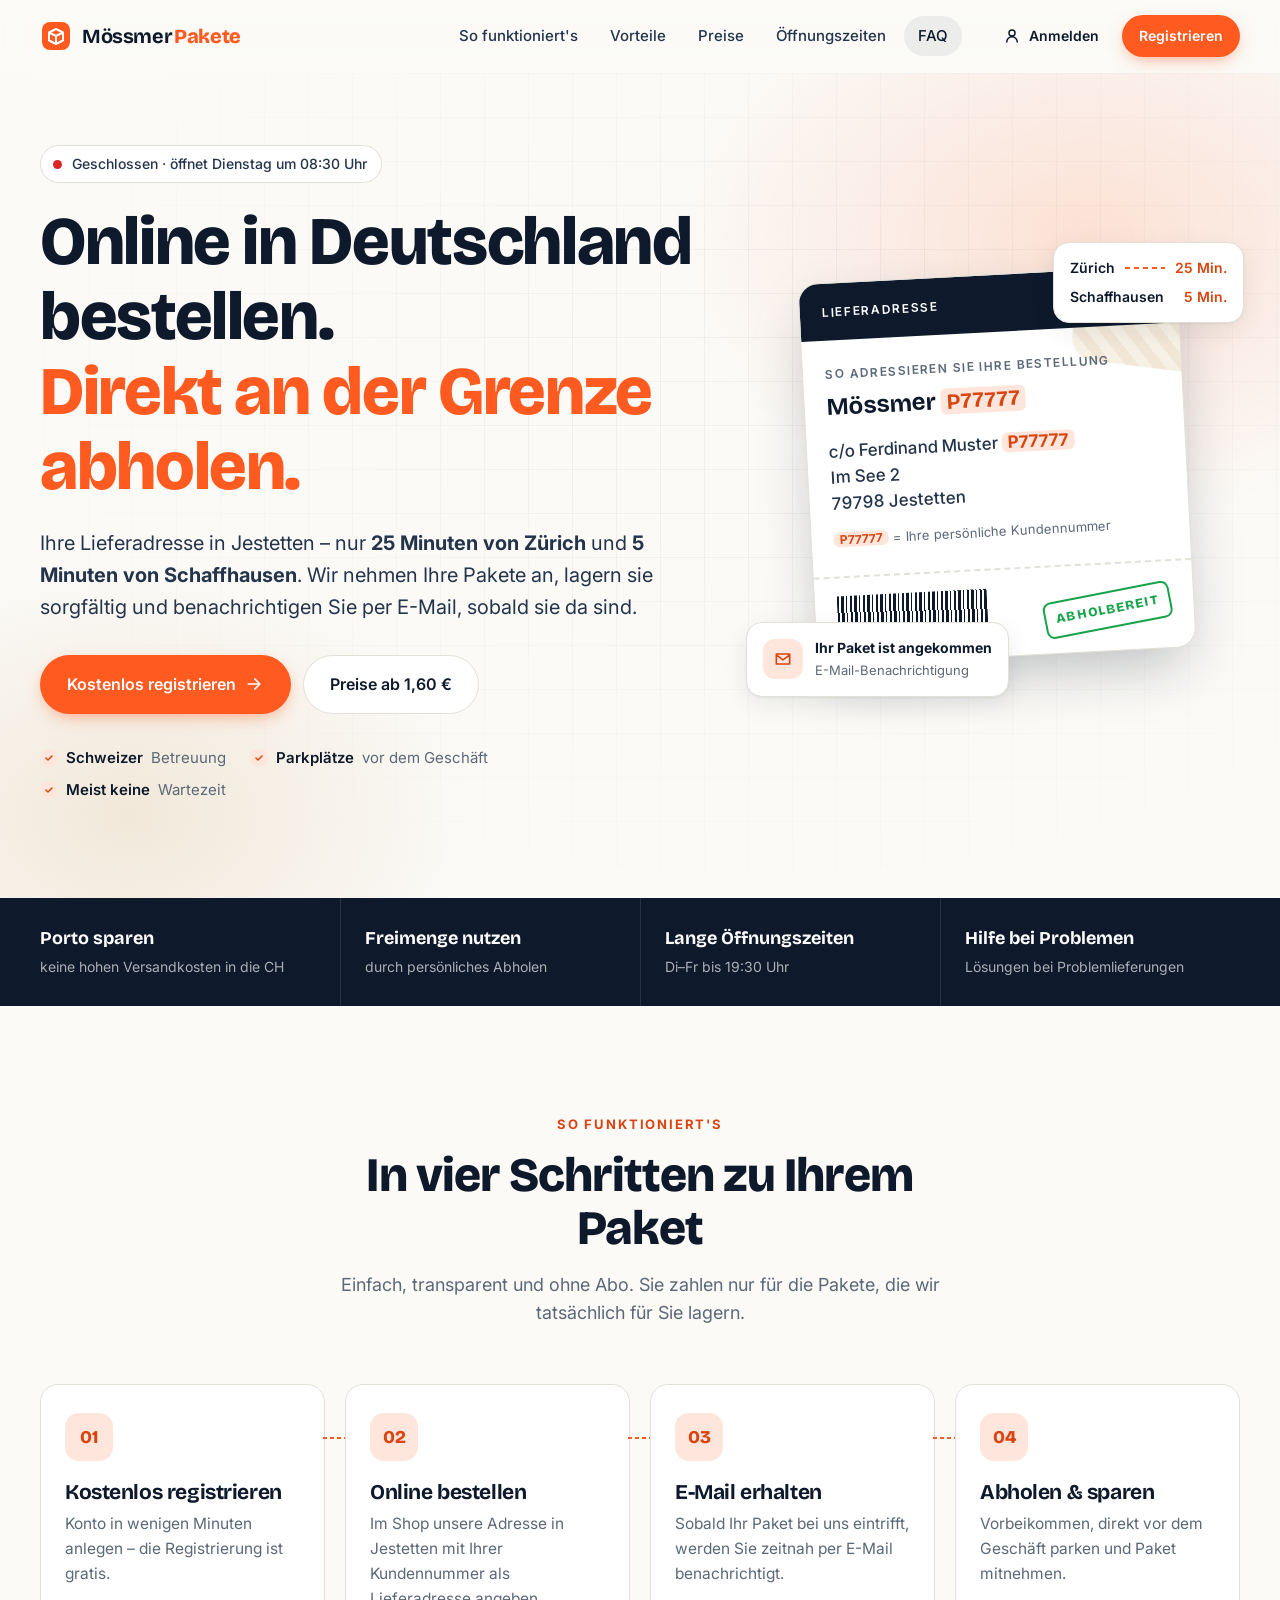
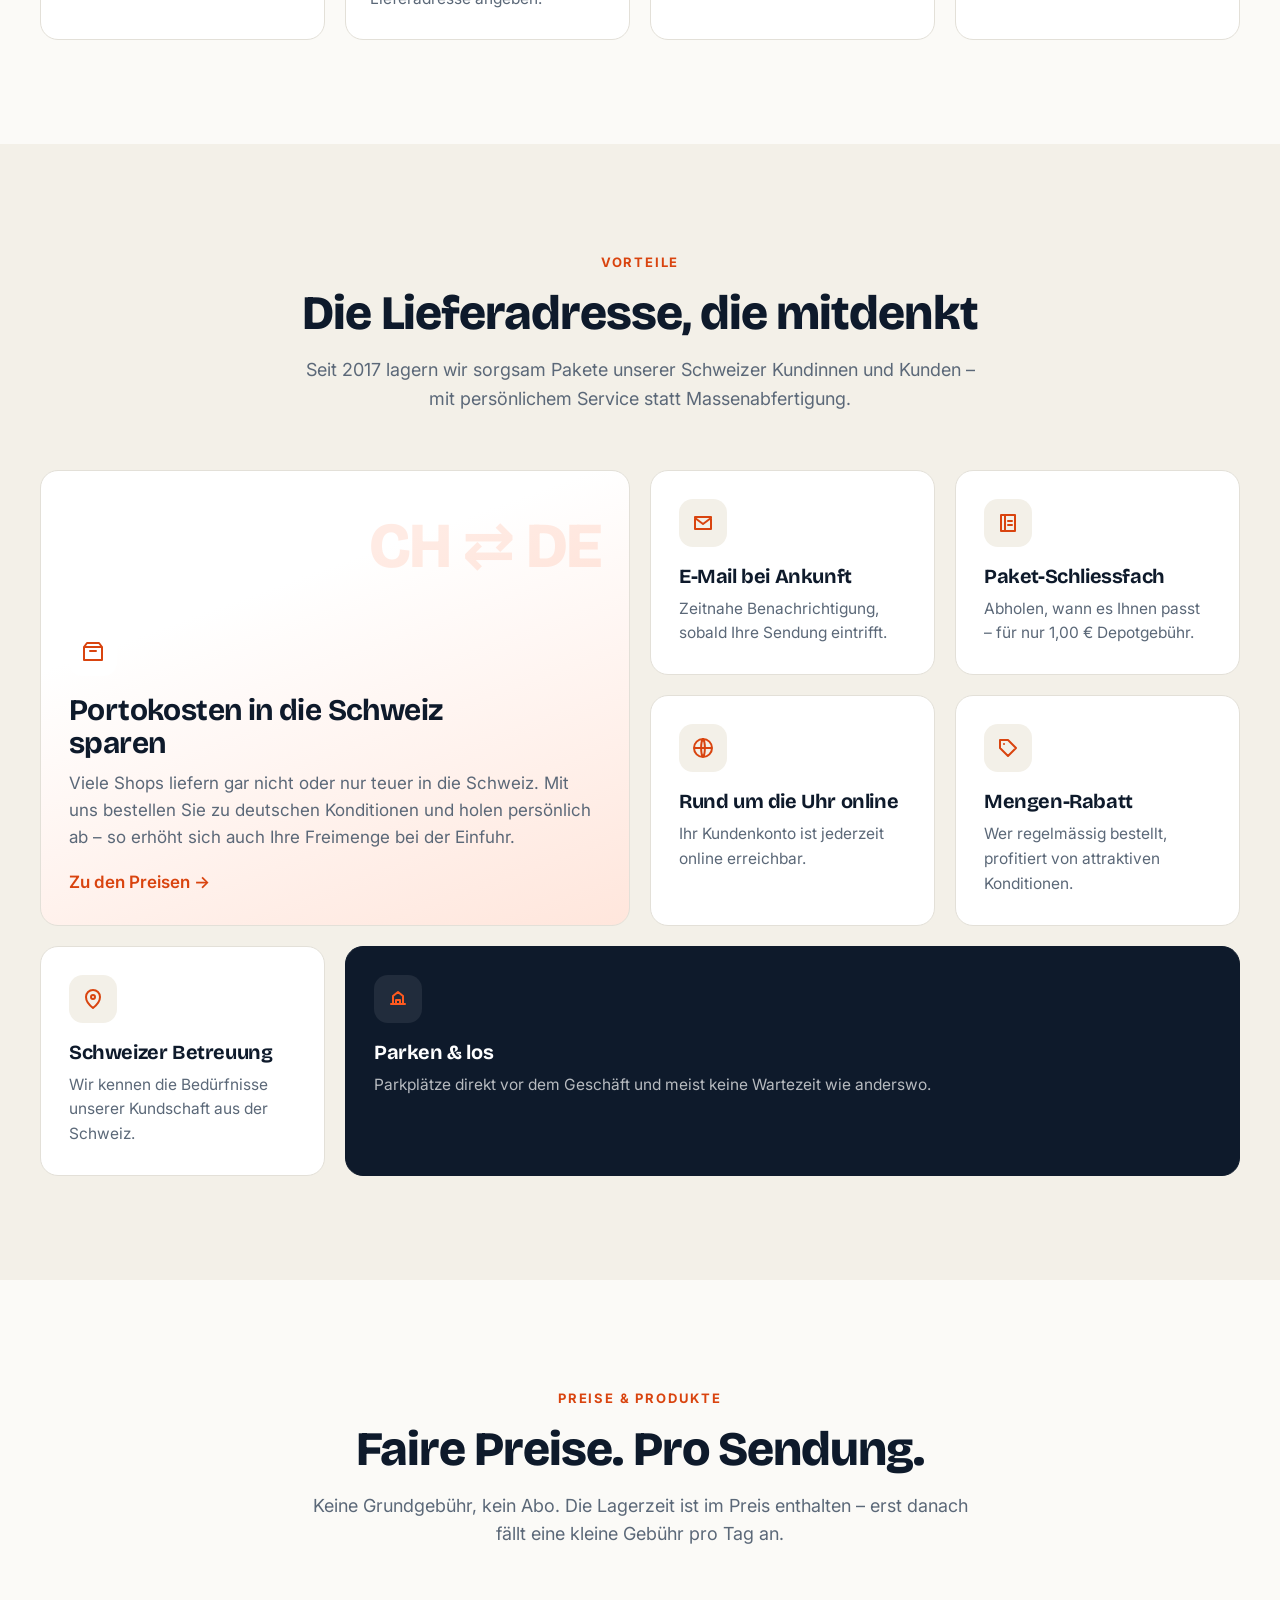
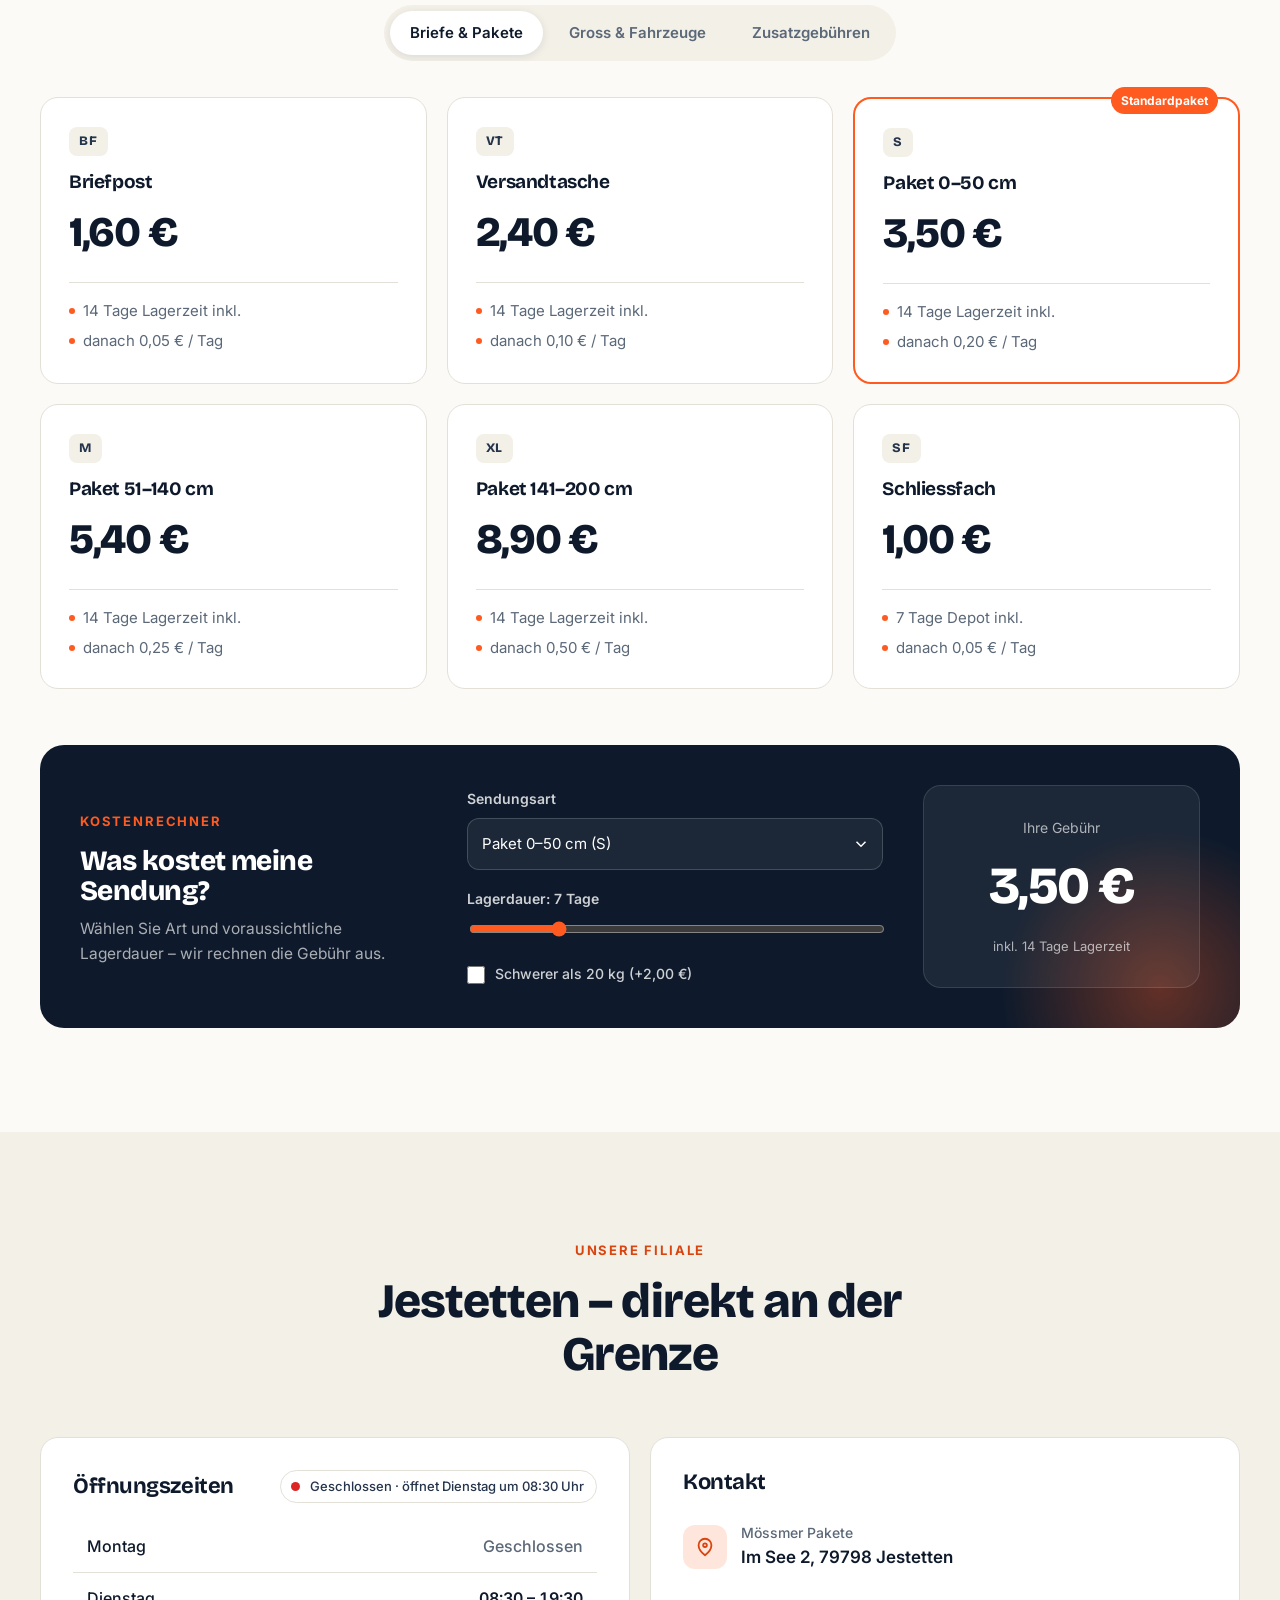
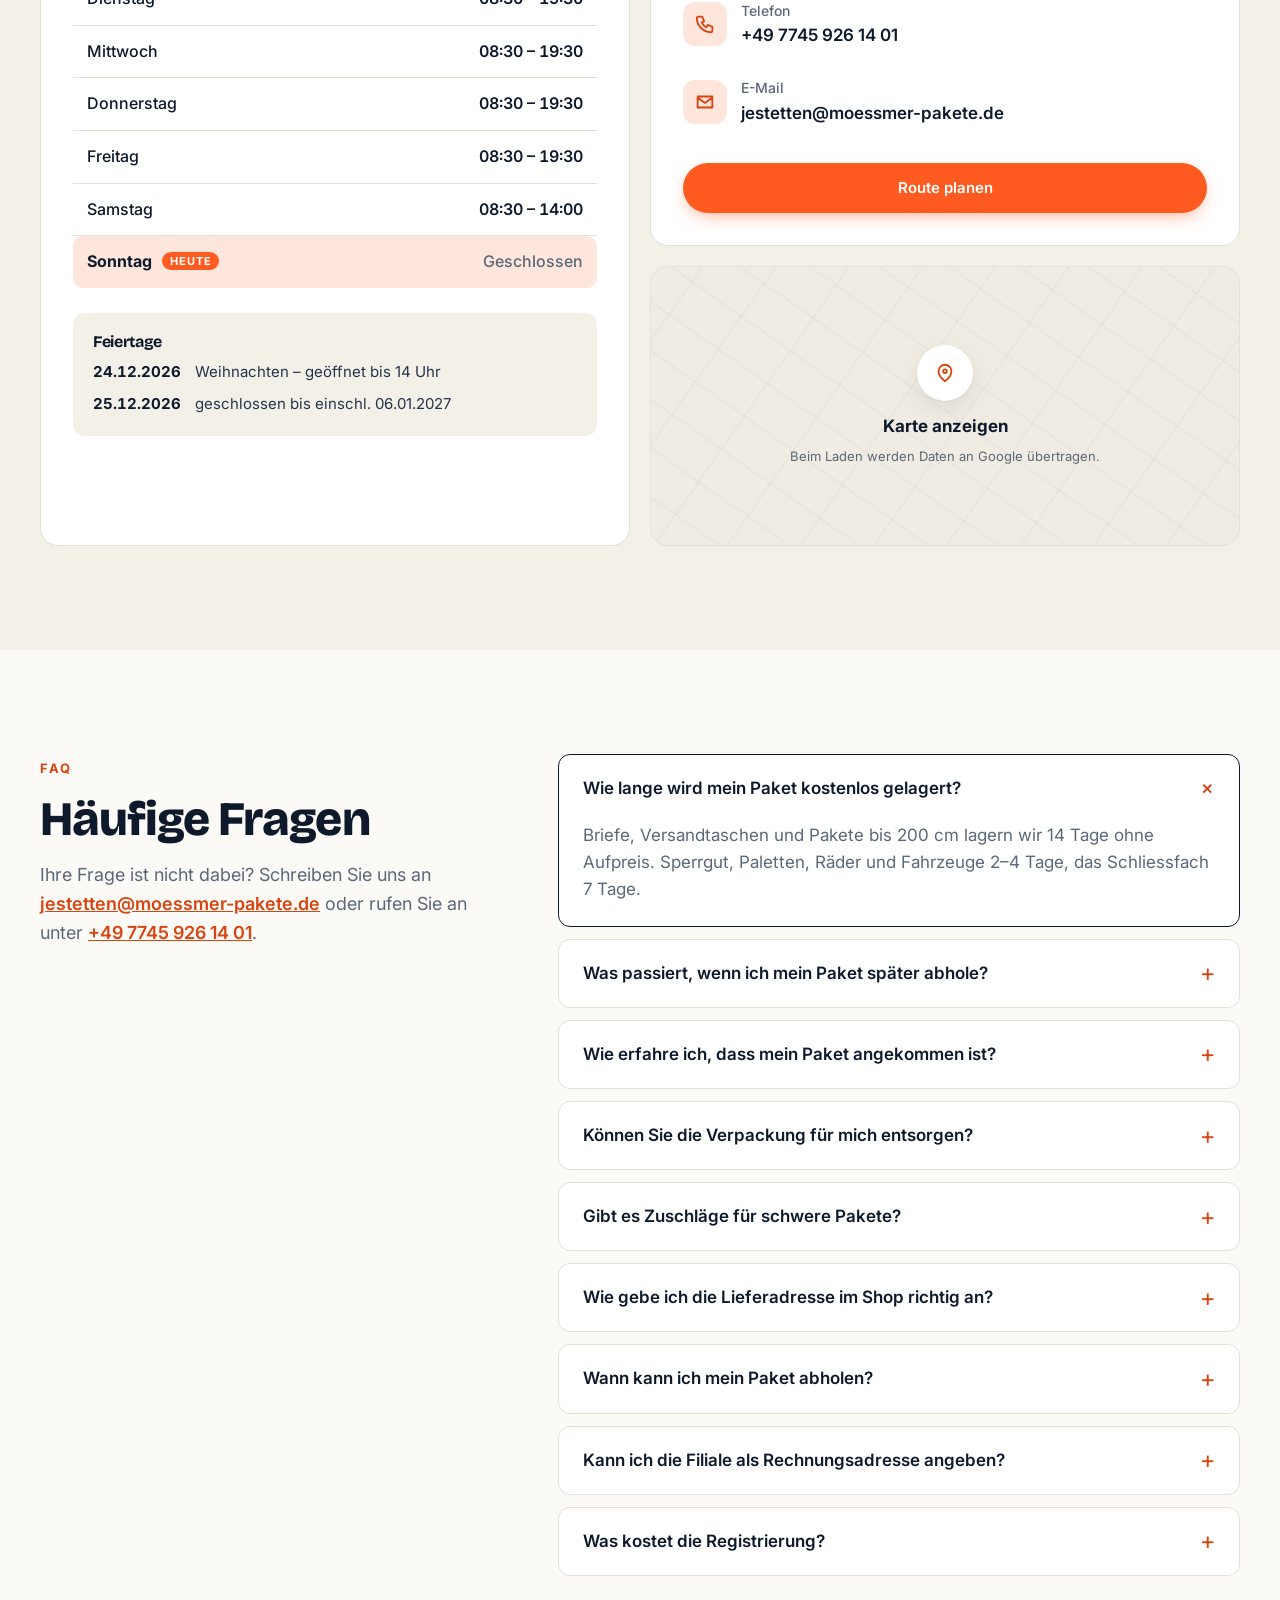
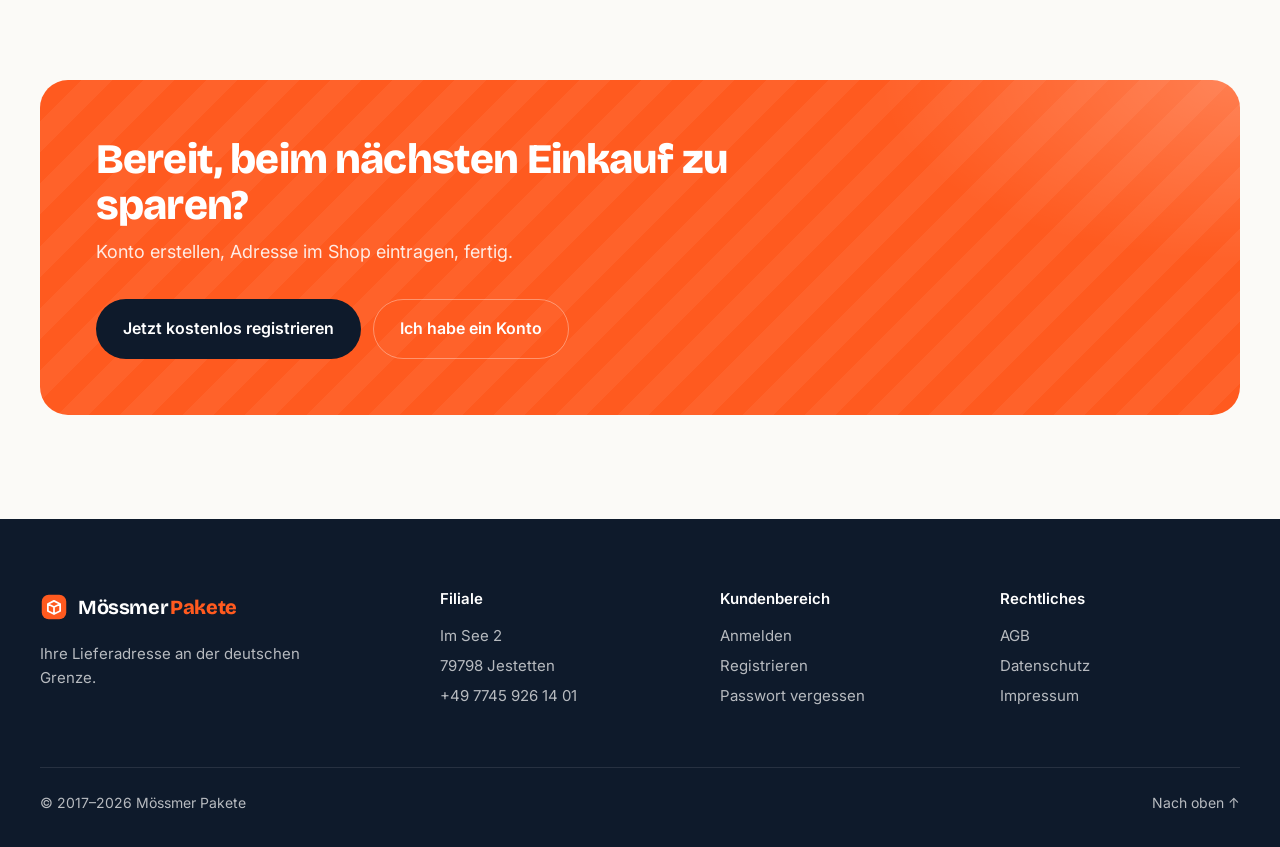
==== commit ab682750: "Unterseiten im neuen Design, Adressformat mit Kundennummer - AGB, Datenschutz, Impressum mit Inhalts" ====
--- a/index.html
+++ b/index.html
@@ -54,7 +54,7 @@
         <a href="#faq">FAQ</a>
         <div class="nav__mobile-cta">
           <button class="btn btn--ghost" type="button" data-open-login>Anmelden</button>
-          <a class="btn btn--primary" href="https://www.moessmer-pakete.de/signup">Kostenlos registrieren</a>
+          <a class="btn btn--primary" href="registrieren.html">Kostenlos registrieren</a>
         </div>
       </nav>
 
@@ -63,7 +63,7 @@
           <svg viewBox="0 0 24 24" width="18" height="18" aria-hidden="true"><path d="M12 12a4 4 0 1 0 0-8 4 4 0 0 0 0 8Zm-7 8a7 7 0 0 1 14 0" fill="none" stroke="currentColor" stroke-width="2" stroke-linecap="round"/></svg>
           Anmelden
         </button>
-        <a class="btn btn--primary btn--sm" href="https://www.moessmer-pakete.de/signup">Registrieren</a>
+        <a class="btn btn--primary btn--sm" href="registrieren.html">Registrieren</a>
       </div>
 
       <button class="burger" type="button" aria-controls="nav" aria-expanded="false" aria-label="Menü öffnen">
@@ -85,7 +85,7 @@
           <h1>Online in Deutschland bestellen.<br><span class="hl">Direkt an der Grenze abholen.</span></h1>
           <p class="lead">Ihre Lieferadresse in Jestetten – nur <strong>25 Minuten von Zürich</strong> und <strong>5 Minuten von Schaffhausen</strong>. Wir nehmen Ihre Pakete an, lagern sie sorgfältig und benachrichtigen Sie per E-Mail, sobald sie da sind.</p>
           <div class="hero__cta">
-            <a class="btn btn--primary btn--lg" href="https://www.moessmer-pakete.de/signup">
+            <a class="btn btn--primary btn--lg" href="registrieren.html">
               Kostenlos registrieren
               <svg viewBox="0 0 24 24" width="20" height="20" aria-hidden="true"><path d="M5 12h14m-6-6 6 6-6 6" fill="none" stroke="currentColor" stroke-width="2" stroke-linecap="round" stroke-linejoin="round"/></svg>
             </a>
@@ -105,9 +105,10 @@
               <span class="label__flag">DE</span>
             </div>
             <div class="label__body">
-              <p class="label__muted">Empfänger</p>
-              <p class="label__name">Ihr Vor- &amp; Nachname</p>
-              <p class="label__addr">c/o Mössmer Pakete<br>Im See 2<br>79798 Jestetten<br>Deutschland</p>
+              <p class="label__muted">So adressieren Sie Ihre Bestellung</p>
+              <p class="label__name">Mössmer <span class="label__kd">P77777</span></p>
+              <p class="label__addr">c/o Ferdinand Muster <span class="label__kd">P77777</span><br>Im See 2<br>79798 Jestetten</p>
+              <p class="label__hint"><span class="label__kd">P77777</span> = Ihre persönliche Kundennummer</p>
             </div>
             <div class="label__foot">
               <div class="barcode" aria-hidden="true"></div>
@@ -162,7 +163,7 @@
           <li class="step">
             <span class="step__num">02</span>
             <h3>Online bestellen</h3>
-            <p>Bei Ihrem Lieblingsshop unsere Adresse in Jestetten als Lieferadresse angeben.</p>
+            <p>Im Shop unsere Adresse in Jestetten mit Ihrer Kundennummer als Lieferadresse angeben.</p>
           </li>
           <li class="step">
             <span class="step__num">03</span>
@@ -458,7 +459,7 @@
         <header class="section__head section__head--left">
           <p class="eyebrow">FAQ</p>
           <h2>Häufige Fragen</h2>
-          <p>Ihre Frage ist nicht dabei? Rufen Sie uns an unter <a href="tel:+4977459261401">+49 7745 926 14 01</a>.</p>
+          <p>Ihre Frage ist nicht dabei? Schreiben Sie uns an <a href="mailto:jestetten@moessmer-pakete.de">jestetten@moessmer-pakete.de</a> oder rufen Sie an unter <a href="tel:+4977459261401">+49 7745 926 14 01</a>.</p>
         </header>
         <div class="faq__list">
           <details open>
@@ -480,6 +481,20 @@
           <details>
             <summary>Gibt es Zuschläge für schwere Pakete?</summary>
             <p>Für Sendungen über 20 kg berechnen wir einen Zuschlag von 2,00 €, bei besonderem Mehraufwand 3,50 €.</p>
+          </details>
+          <details>
+            <summary>Wie gebe ich die Lieferadresse im Shop richtig an?</summary>
+            <p>Nutzen Sie immer Ihre Kundennummer, z. B.:</p>
+            <p class="faq__addr">Mössmer P77777<br>c/o Ferdinand Muster P77777<br>Im See 2<br>79798 Jestetten</p>
+            <p>Sendungen ohne erkennbare Kundennummer können abgelehnt werden. Kann eine Sendung nicht eindeutig zugeordnet werden, fällt für die Ermittlung des Empfängers eine Zusatzgebühr an.</p>
+          </details>
+          <details>
+            <summary>Wann kann ich mein Paket abholen?</summary>
+            <p>Sobald Sie unsere E-Mail über den Sendungseingang erhalten haben und die Sendung im System erfasst ist. Aus Sicherheitsgründen beantworten wir Anfragen zum Sendungseingang nicht telefonisch.</p>
+          </details>
+          <details>
+            <summary>Kann ich die Filiale als Rechnungsadresse angeben?</summary>
+            <p>Nein. Unsere Adresse ist ausschliesslich als Lieferadresse gedacht – bitte geben Sie als Rechnungsadresse Ihre eigene Anschrift an. Details finden Sie in unseren <a href="agb.html">AGB</a>.</p>
           </details>
           <details>
             <summary>Was kostet die Registrierung?</summary>
@@ -497,7 +512,7 @@
           <p>Konto erstellen, Adresse im Shop eintragen, fertig.</p>
         </div>
         <div class="cta__buttons">
-          <a class="btn btn--primary btn--lg" href="https://www.moessmer-pakete.de/signup">Jetzt kostenlos registrieren</a>
+          <a class="btn btn--primary btn--lg" href="registrieren.html">Jetzt kostenlos registrieren</a>
           <button class="btn btn--outline-light btn--lg" type="button" data-open-login>Ich habe ein Konto</button>
         </div>
       </div>
@@ -519,11 +534,11 @@
       </div>
       <div>
         <h4>Kundenbereich</h4>
-        <p><button class="linklike" type="button" data-open-login>Anmelden</button><br><a href="https://www.moessmer-pakete.de/signup">Registrieren</a><br><a href="https://www.moessmer-pakete.de/fpass">Passwort vergessen</a></p>
+        <p><button class="linklike" type="button" data-open-login>Anmelden</button><br><a href="registrieren.html">Registrieren</a><br><a href="passwort.html">Passwort vergessen</a></p>
       </div>
       <div>
         <h4>Rechtliches</h4>
-        <p><a href="https://www.moessmer-pakete.de/agb">AGB</a><br><a href="https://www.moessmer-pakete.de/dsgvo">Datenschutz</a><br><a href="https://www.moessmer-pakete.de/impressum">Impressum</a></p>
+        <p><a href="agb.html">AGB</a><br><a href="datenschutz.html">Datenschutz</a><br><a href="impressum.html">Impressum</a></p>
       </div>
     </div>
     <div class="container footer__bottom">
@@ -551,8 +566,8 @@
       <button class="btn btn--primary btn--block btn--lg" type="submit" name="btn-login">Anmelden</button>
     </form>
     <div class="dialog__links">
-      <a href="https://www.moessmer-pakete.de/fpass">Passwort vergessen?</a>
-      <a href="https://www.moessmer-pakete.de/signup">Neu hier? Registrieren</a>
+      <a href="passwort.html">Passwort vergessen?</a>
+      <a href="registrieren.html">Neu hier? Registrieren</a>
     </div>
   </dialog>
 
--- a/assets/styles.css
+++ b/assets/styles.css
@@ -426,12 +426,93 @@
 .dialog__links a { color: var(--accent-ink); font-weight: 600; text-decoration: none; }
 .dialog__links a:hover { text-decoration: underline; }
 
+/* Address hints */
+.label__kd { background: var(--accent-soft); color: var(--accent-ink); padding: 0 6px; border-radius: 6px; font-weight: 700; }
+.label__name .label__kd { font-size: .9em; }
+.label__hint { margin-top: 12px; font-size: 13px; color: var(--muted); }
+.label__hint .label__kd { font-size: 12px; }
+.faq__addr, .legal__addr {
+  font-family: ui-monospace, SFMono-Regular, Menlo, Consolas, monospace; font-size: 15px; line-height: 1.6;
+  background: var(--tint); border-left: 3px solid var(--accent); border-radius: 0 10px 10px 0;
+  padding: 14px 18px !important; color: var(--ink) !important; margin-bottom: 14px;
+}
+
+/* ---------- Sub pages ---------- */
+.page-hero { position: relative; overflow: hidden; padding: 64px 0 48px; border-bottom: 1px solid var(--line); }
+.page-hero h1 { font-size: clamp(34px, 4.6vw, 54px); font-weight: 800; }
+.page-hero p:not(.eyebrow) { color: var(--muted); font-size: 18px; margin-top: 14px; max-width: 40em; }
+.crumbs { display: flex; gap: 8px; font-size: 14px; color: var(--muted); margin-bottom: 18px; }
+.crumbs a { text-decoration: none; color: var(--ink-2); }
+.crumbs a:hover { color: var(--accent-ink); }
+
+.legal { display: grid; grid-template-columns: 260px 1fr; gap: 56px; padding: 56px 0 104px; align-items: start; }
+.toc { position: sticky; top: 96px; max-height: calc(100vh - 120px); overflow: auto; padding-right: 8px; }
+.toc h2 { font-family: var(--font); font-size: 13px; text-transform: uppercase; letter-spacing: .12em; color: var(--muted); margin-bottom: 12px; }
+.toc ol { list-style: none; margin: 0; padding: 0; display: grid; gap: 2px; border-left: 2px solid var(--line); }
+.toc a { display: block; padding: 6px 14px; margin-left: -2px; border-left: 2px solid transparent; font-size: 14px; color: var(--ink-2); text-decoration: none; line-height: 1.4; }
+.toc a:hover { color: var(--ink); }
+.toc a.is-active { border-left-color: var(--accent); color: var(--accent-ink); font-weight: 600; }
+.prose { max-width: 760px; font-size: 16.5px; color: var(--ink-2); }
+.prose > * + * { margin-top: 14px; }
+.prose h2 { font-size: 26px; font-weight: 700; color: var(--ink); margin-top: 48px; padding-top: 8px; scroll-margin-top: 96px; }
+.prose h2:first-child { margin-top: 0; }
+.prose h3 { font-size: 19px; font-weight: 700; color: var(--ink); margin-top: 28px; font-family: var(--font); letter-spacing: -.01em; }
+.prose ul { padding-left: 22px; }
+.prose li + li { margin-top: 6px; }
+.prose a { color: var(--accent-ink); font-weight: 500; word-break: break-word; }
+.prose strong { color: var(--ink); }
+.legal__stand { color: var(--muted); font-size: 14px; margin-top: 32px !important; }
+.legal__card { background: var(--card); border: 1px solid var(--line); border-radius: var(--radius); padding: 28px; }
+.legal__card + .legal__card { margin-top: 20px; }
+.legal__grid { display: grid; grid-template-columns: 1fr 1fr; gap: 20px; }
+.legal__grid .legal__card + .legal__card { margin-top: 0; }
+.legal__card > * + * { margin-top: 12px; }
+.legal__card > h3 { margin-top: 28px; }
+.legal__card h2 { margin-top: 0 !important; font-size: 20px; }
+.legal--single { grid-template-columns: 1fr; }
+
+/* Auth pages */
+.auth { min-height: calc(100vh - 72px); display: grid; grid-template-columns: 1fr 1fr; }
+.auth__aside {
+  background: var(--ink); color: #fff; padding: 64px clamp(24px, 5vw, 72px); position: relative; overflow: hidden;
+  display: flex; flex-direction: column; justify-content: center;
+}
+.auth__aside::after { content: ""; position: absolute; right: -120px; bottom: -120px; width: 420px; height: 420px; border-radius: 50%; background: radial-gradient(circle, rgba(255, 90, 31, .35), transparent 70%); }
+.auth__aside h2 { font-size: clamp(30px, 3.4vw, 44px); font-weight: 800; max-width: 12em; }
+.auth__aside > p { color: rgba(255, 255, 255, .7); margin-top: 14px; font-size: 17px; max-width: 30em; }
+.auth__list { list-style: none; padding: 0; margin: 32px 0 0; display: grid; gap: 14px; position: relative; z-index: 1; }
+.auth__list li { display: flex; gap: 14px; align-items: flex-start; }
+.auth__list b { display: block; }
+.auth__list span { color: rgba(255, 255, 255, .65); font-size: 15px; }
+.auth__list i { width: 32px; height: 32px; border-radius: 10px; background: rgba(255, 255, 255, .08); color: var(--accent); display: grid; place-items: center; flex: none; font-style: normal; font-weight: 800; font-family: var(--display); }
+.auth__main { display: flex; align-items: center; justify-content: center; padding: 56px 20px; }
+.auth__box { width: min(420px, 100%); }
+.auth__box h1 { font-size: 34px; font-weight: 800; }
+.auth__box .dialog__sub { margin-bottom: 28px; }
+.login--grid { grid-template-columns: 1fr 1fr; }
+.login--grid .full { grid-column: 1 / -1; }
+.captcha { display: flex; gap: 12px; align-items: flex-end; }
+.captcha img { height: 52px; width: auto; border-radius: 10px; border: 1.5px solid var(--line); background: #fff; flex: none; }
+.captcha label { flex: 1; }
+.consent { display: flex; gap: 12px; align-items: flex-start; font-size: 15px; color: var(--ink-2); cursor: pointer; }
+.consent input { width: 20px !important; height: 20px; margin: 2px 0 0; accent-color: var(--accent); flex: none; padding: 0 !important; }
+.consent a { color: var(--accent-ink); font-weight: 600; }
+.pw { position: relative; }
+.pw button { position: absolute; right: 8px; bottom: 8px; border: 0; background: transparent; color: var(--muted); font-size: 13px; font-weight: 600; padding: 6px 8px; border-radius: 8px; }
+.pw button:hover { color: var(--ink); background: var(--tint); }
+.info { background: var(--accent-soft); color: var(--ink-2); border-radius: 12px; padding: 14px 16px; font-size: 15px; margin-bottom: 20px; }
+
 /* Reveal on scroll */
 .reveal { opacity: 0; transform: translateY(18px); transition: opacity .6s ease, transform .6s ease; }
 .reveal.is-visible { opacity: 1; transform: none; }
 
 /* ---------- Responsive ---------- */
 @media (max-width: 1080px) {
+  .legal { grid-template-columns: 1fr; gap: 24px; padding-top: 32px; }
+  .toc { position: static; max-height: none; }
+  .toc ol { grid-template-columns: 1fr 1fr; column-gap: 12px; }
+  .auth { grid-template-columns: 1fr; }
+  .auth__aside { order: 2; padding: 48px 20px; }
   .header__actions { display: none; }
   .burger { display: block; }
   .nav {
@@ -459,6 +540,10 @@
 }
 
 @media (max-width: 720px) {
+  .toc ol { grid-template-columns: 1fr; }
+  .legal__grid, .login--grid { grid-template-columns: 1fr; }
+  .page-hero { padding: 40px 0 32px; }
+  .prose h2 { font-size: 22px; }
   body { font-size: 16px; }
   .container { width: calc(100% - 32px); }
   .hero { padding: 40px 0 64px; }
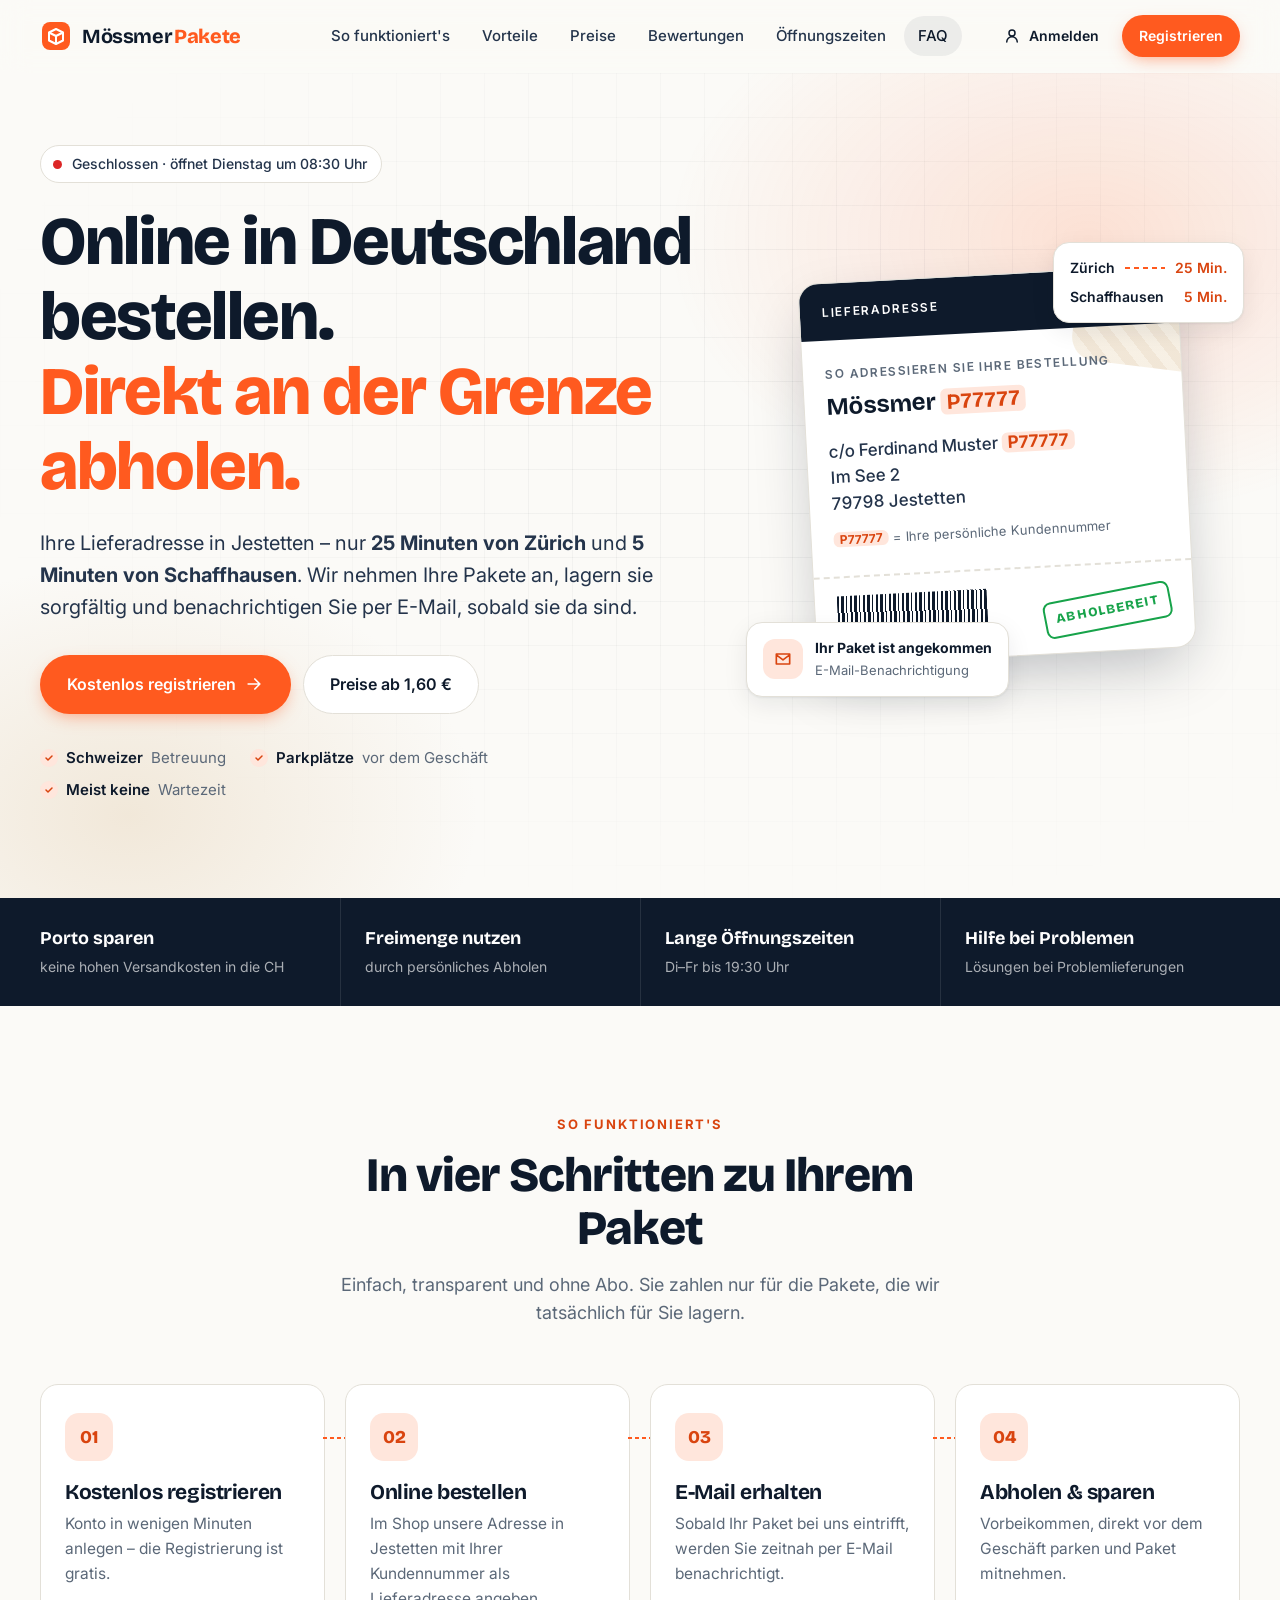
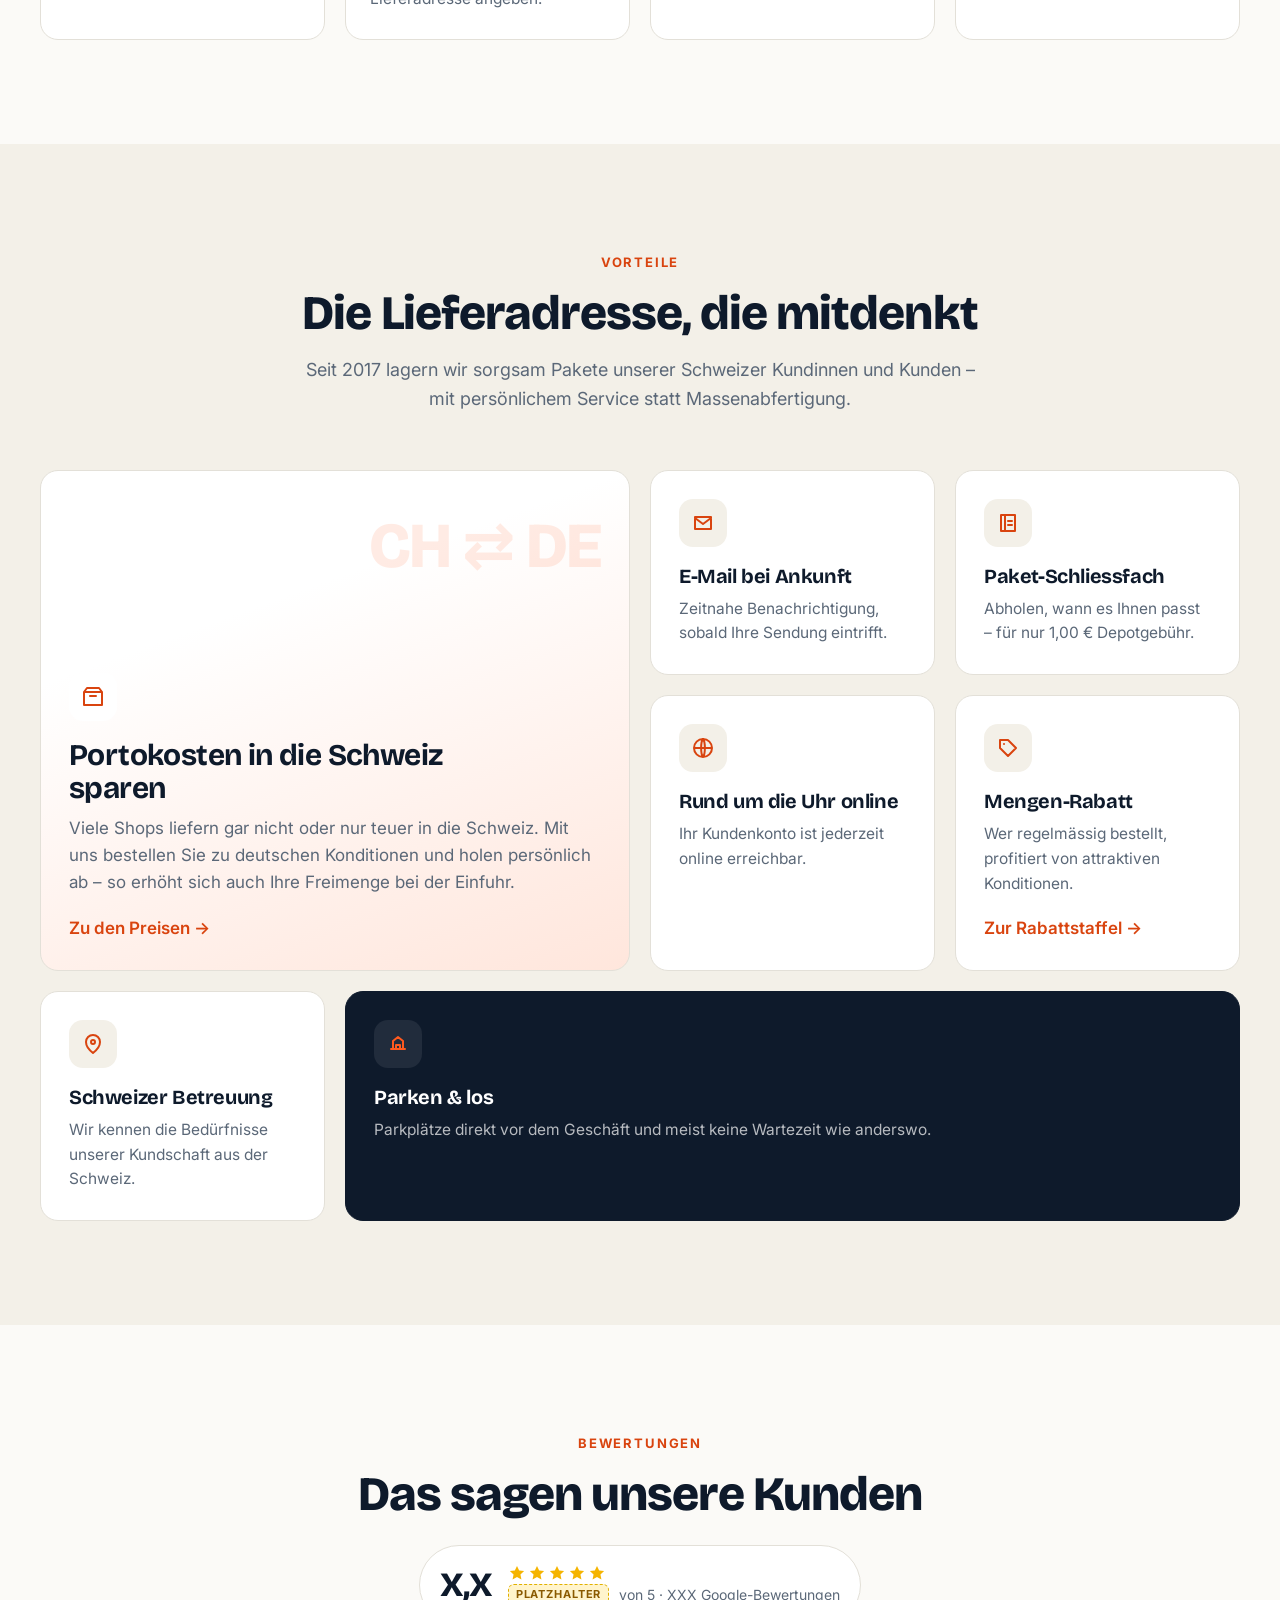
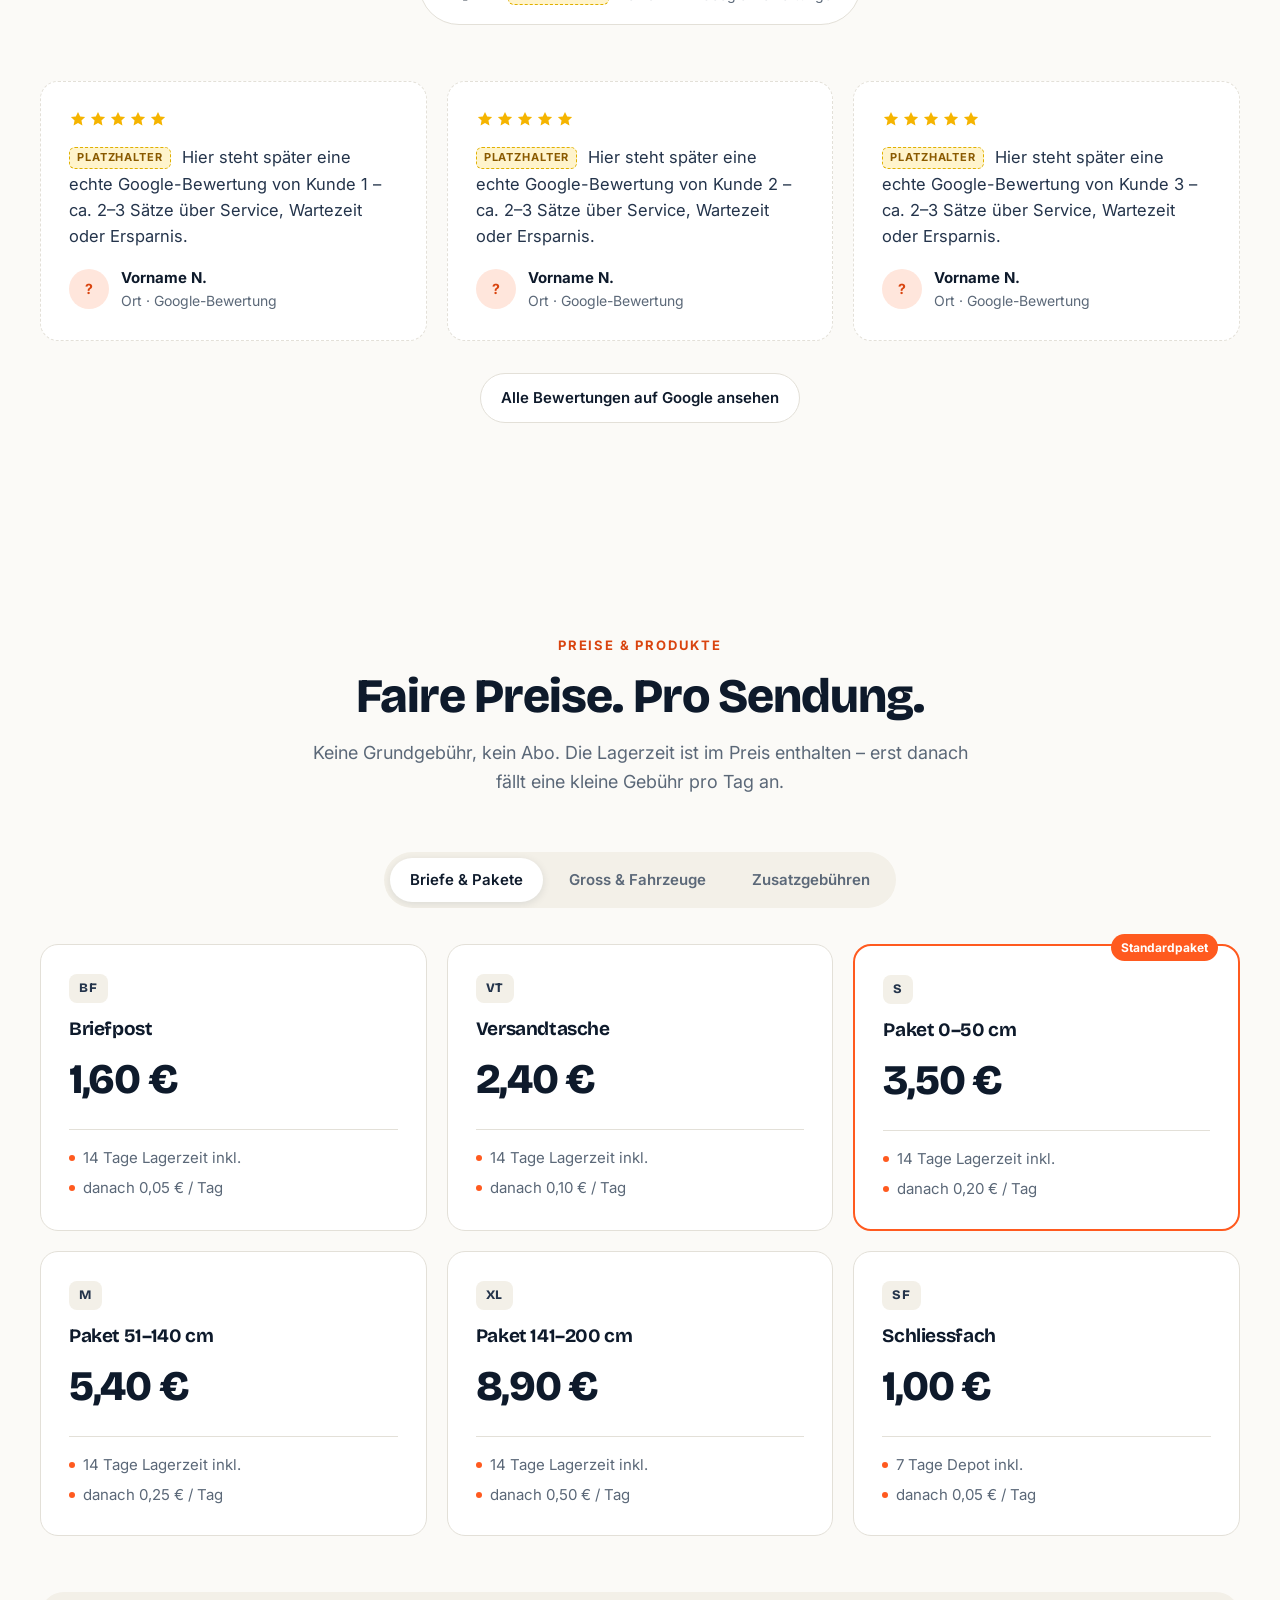
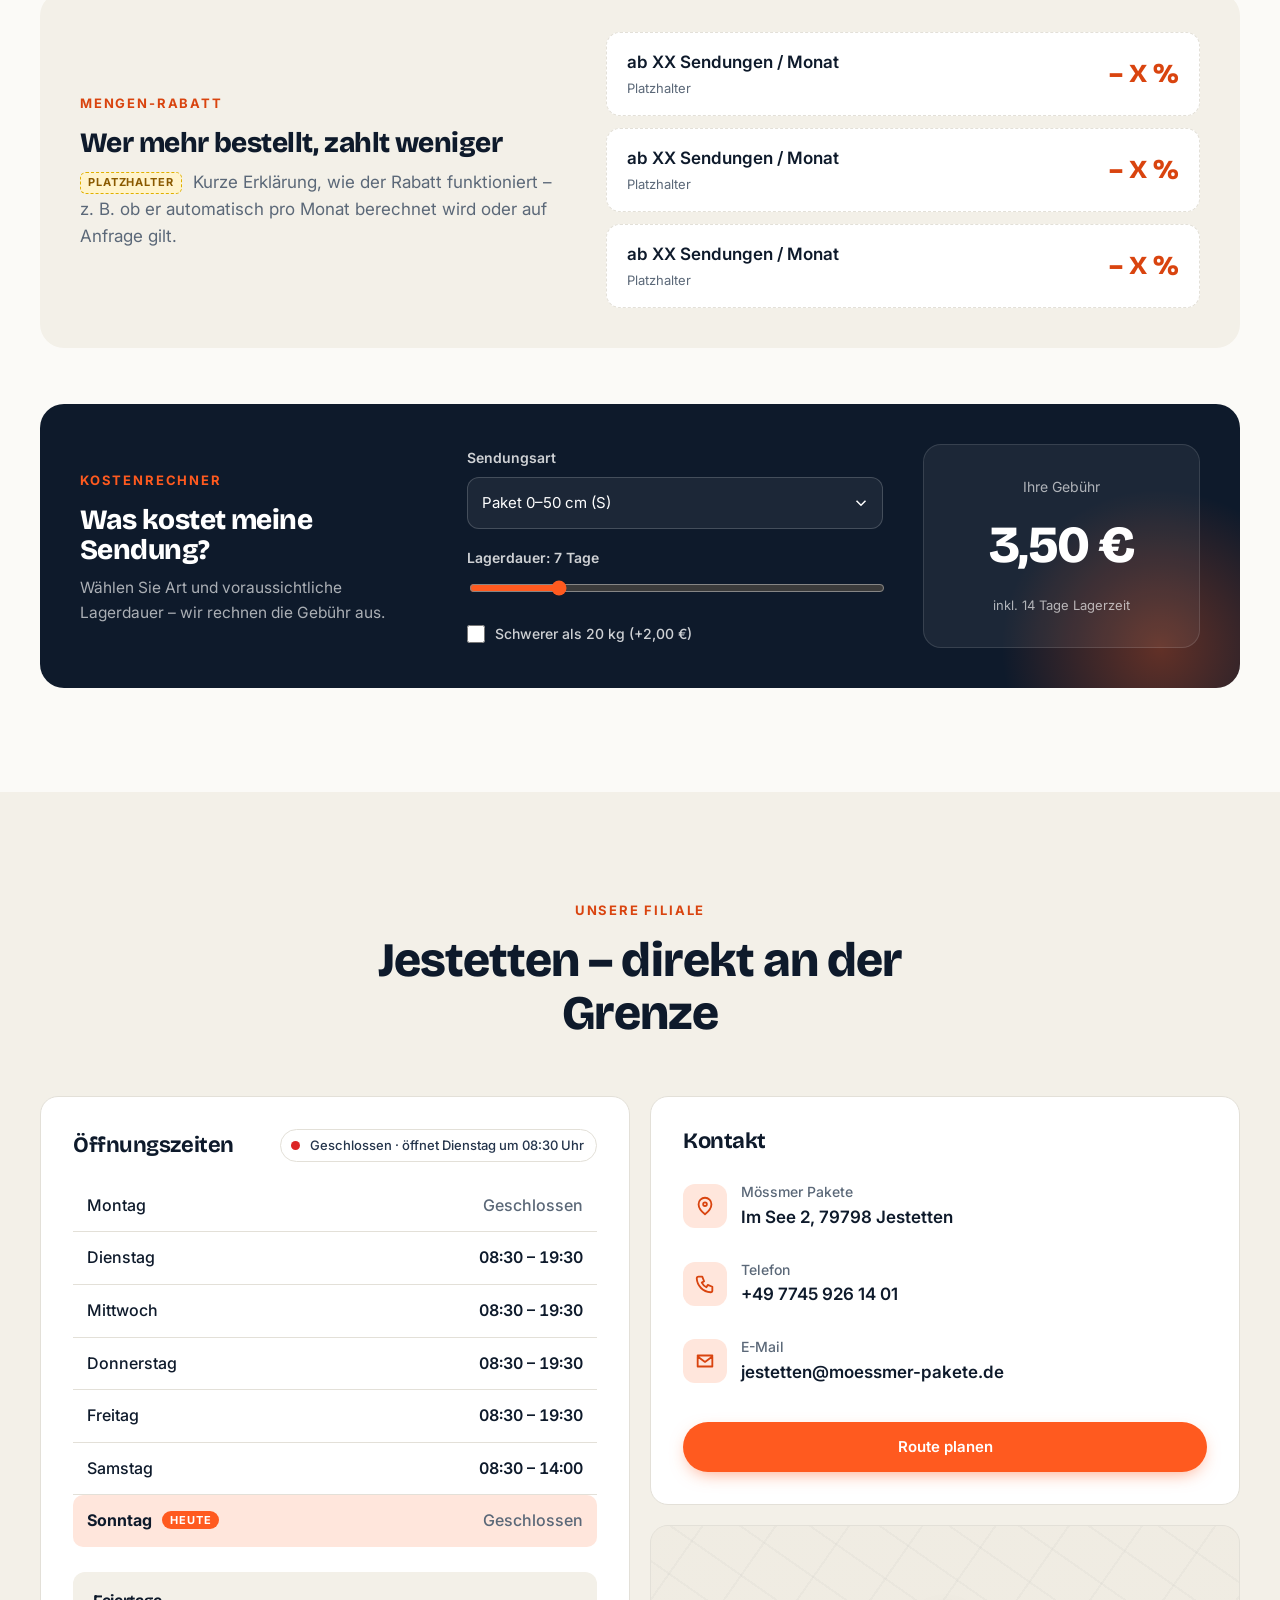
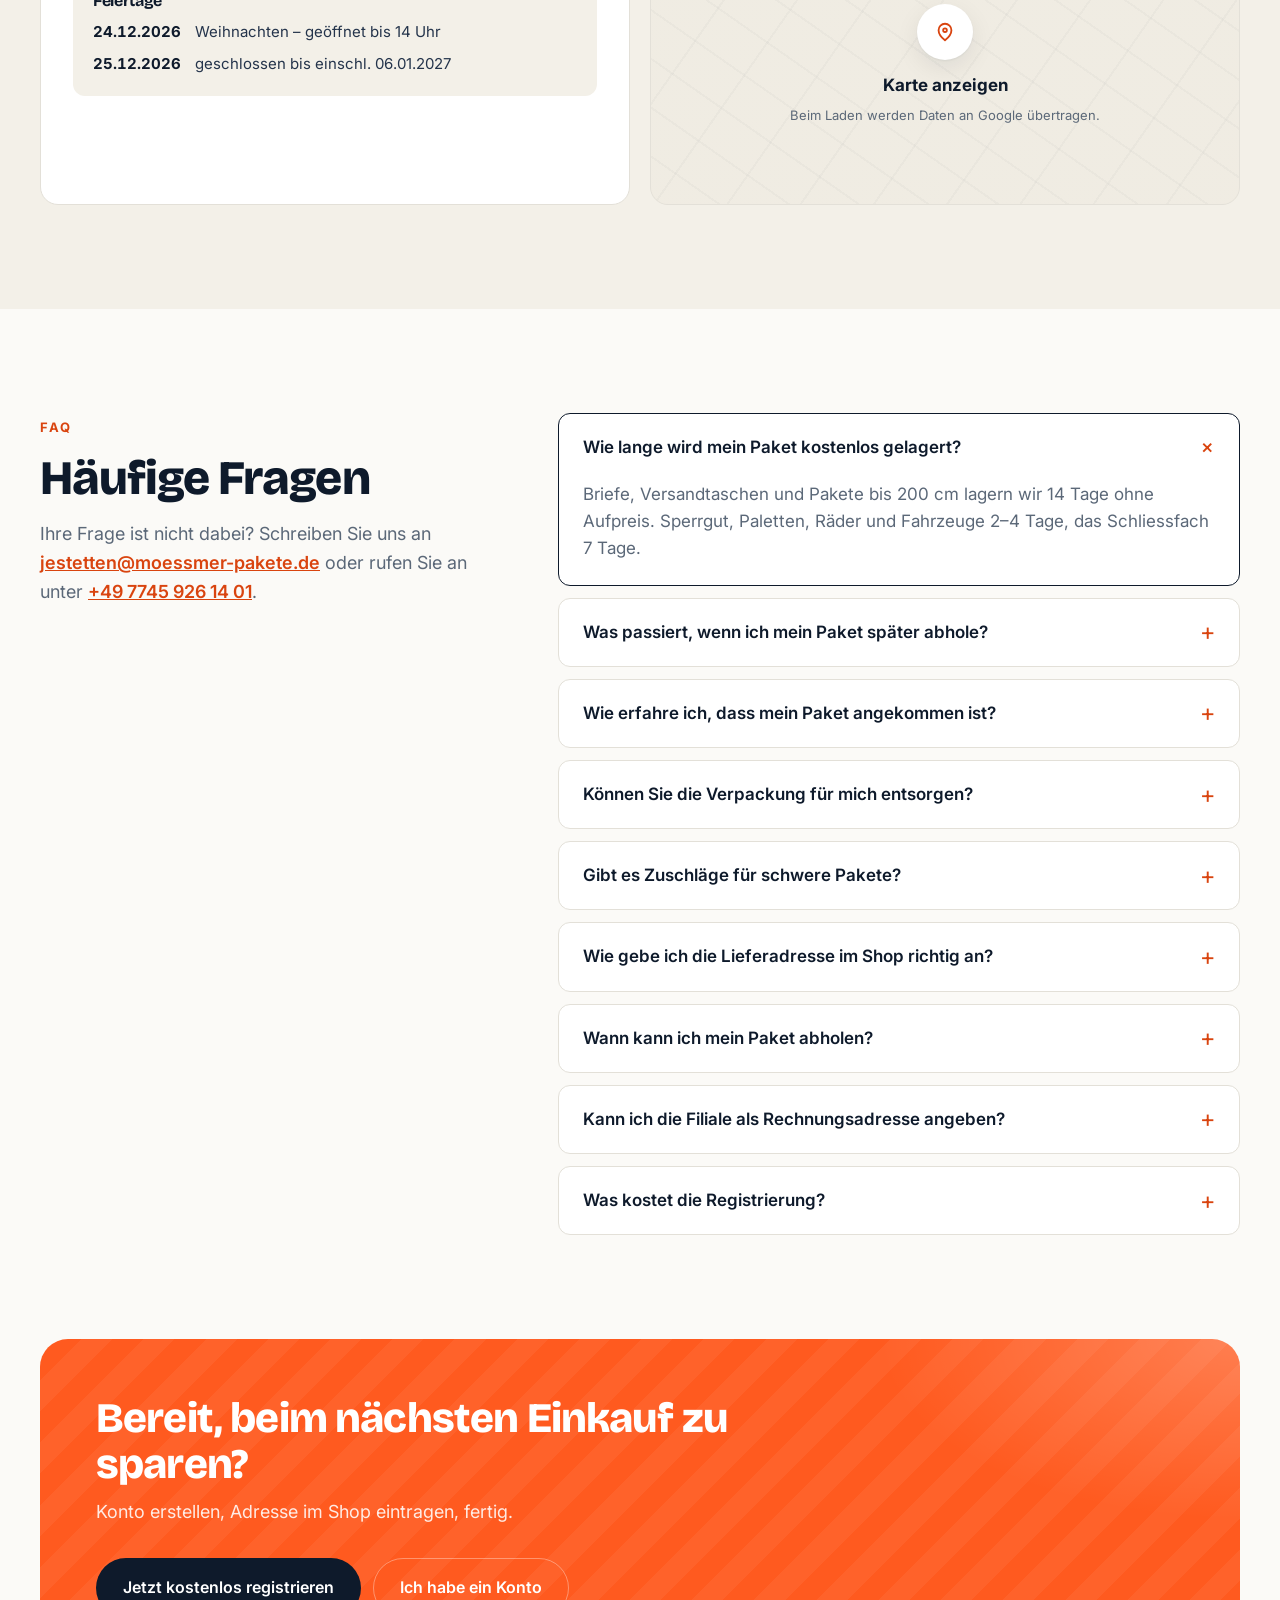
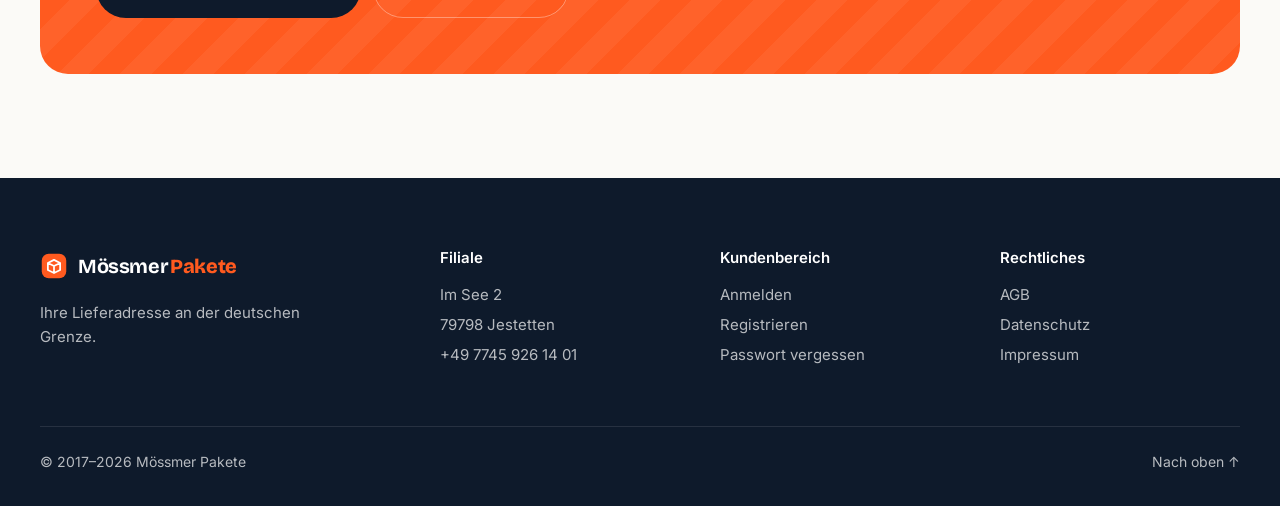
==== commit ee4d21a1: "Platzhalter für Google-Bewertungen und Mengen-Rabatt Co-Authored-By: Claude Opus 5.5 <noreply@anthro" ====
--- a/index.html
+++ b/index.html
@@ -50,6 +50,7 @@
         <a href="#ablauf">So funktioniert's</a>
         <a href="#vorteile">Vorteile</a>
         <a href="#preise">Preise</a>
+        <a href="#bewertungen">Bewertungen</a>
         <a href="#filiale">Öffnungszeiten</a>
         <a href="#faq">FAQ</a>
         <div class="nav__mobile-cta">
@@ -213,6 +214,7 @@
             <span class="tile__icon"><svg viewBox="0 0 24 24"><path d="M20 12 12 20l-8-8V4h8zM8 8h.01" /></svg></span>
             <h3>Mengen-Rabatt</h3>
             <p>Wer regelmässig bestellt, profitiert von attraktiven Konditionen.</p>
+            <a class="link" href="#rabatt">Zur Rabattstaffel →</a>
           </article>
           <article class="tile">
             <span class="tile__icon"><svg viewBox="0 0 24 24"><path d="M12 21s7-5.5 7-11a7 7 0 1 0-14 0c0 5.5 7 11 7 11ZM12 12a2 2 0 1 0 0-4 2 2 0 0 0 0 4Z" /></svg></span>
@@ -228,6 +230,38 @@
       </div>
     </section>
 
+    <!-- REVIEWS (Platzhalter: echte Google-Bewertungen einsetzen) -->
+    <section class="section" id="bewertungen">
+      <div class="container">
+        <header class="section__head">
+          <p class="eyebrow">Bewertungen</p>
+          <h2>Das sagen unsere Kunden</h2>
+          <div class="rating">
+            <span class="rating__score">X,X</span>
+            <span class="rating__meta"><span class="stars" aria-hidden="true"><svg viewBox="0 0 24 24" aria-hidden="true"><path d="m12 2.5 2.9 6.1 6.6.8-4.9 4.6 1.3 6.5L12 17.3l-5.9 3.2 1.3-6.5-4.9-4.6 6.6-.8z"/></svg><svg viewBox="0 0 24 24" aria-hidden="true"><path d="m12 2.5 2.9 6.1 6.6.8-4.9 4.6 1.3 6.5L12 17.3l-5.9 3.2 1.3-6.5-4.9-4.6 6.6-.8z"/></svg><svg viewBox="0 0 24 24" aria-hidden="true"><path d="m12 2.5 2.9 6.1 6.6.8-4.9 4.6 1.3 6.5L12 17.3l-5.9 3.2 1.3-6.5-4.9-4.6 6.6-.8z"/></svg><svg viewBox="0 0 24 24" aria-hidden="true"><path d="m12 2.5 2.9 6.1 6.6.8-4.9 4.6 1.3 6.5L12 17.3l-5.9 3.2 1.3-6.5-4.9-4.6 6.6-.8z"/></svg><svg viewBox="0 0 24 24" aria-hidden="true"><path d="m12 2.5 2.9 6.1 6.6.8-4.9 4.6 1.3 6.5L12 17.3l-5.9 3.2 1.3-6.5-4.9-4.6 6.6-.8z"/></svg></span><span><span class="ph">Platzhalter</span> von 5 · XXX Google-Bewertungen</span></span>
+          </div>
+        </header>
+        <div class="reviews">
+          <figure class="review">
+            <span class="stars" aria-hidden="true"><svg viewBox="0 0 24 24" aria-hidden="true"><path d="m12 2.5 2.9 6.1 6.6.8-4.9 4.6 1.3 6.5L12 17.3l-5.9 3.2 1.3-6.5-4.9-4.6 6.6-.8z"/></svg><svg viewBox="0 0 24 24" aria-hidden="true"><path d="m12 2.5 2.9 6.1 6.6.8-4.9 4.6 1.3 6.5L12 17.3l-5.9 3.2 1.3-6.5-4.9-4.6 6.6-.8z"/></svg><svg viewBox="0 0 24 24" aria-hidden="true"><path d="m12 2.5 2.9 6.1 6.6.8-4.9 4.6 1.3 6.5L12 17.3l-5.9 3.2 1.3-6.5-4.9-4.6 6.6-.8z"/></svg><svg viewBox="0 0 24 24" aria-hidden="true"><path d="m12 2.5 2.9 6.1 6.6.8-4.9 4.6 1.3 6.5L12 17.3l-5.9 3.2 1.3-6.5-4.9-4.6 6.6-.8z"/></svg><svg viewBox="0 0 24 24" aria-hidden="true"><path d="m12 2.5 2.9 6.1 6.6.8-4.9 4.6 1.3 6.5L12 17.3l-5.9 3.2 1.3-6.5-4.9-4.6 6.6-.8z"/></svg></span>
+            <blockquote><p><span class="ph">Platzhalter</span> Hier steht später eine echte Google-Bewertung von Kunde 1 – ca. 2–3 Sätze über Service, Wartezeit oder Ersparnis.</p></blockquote>
+            <figcaption><span class="review__avatar" aria-hidden="true">?</span><span><b>Vorname N.</b>Ort · Google-Bewertung</span></figcaption>
+          </figure>
+          <figure class="review">
+            <span class="stars" aria-hidden="true"><svg viewBox="0 0 24 24" aria-hidden="true"><path d="m12 2.5 2.9 6.1 6.6.8-4.9 4.6 1.3 6.5L12 17.3l-5.9 3.2 1.3-6.5-4.9-4.6 6.6-.8z"/></svg><svg viewBox="0 0 24 24" aria-hidden="true"><path d="m12 2.5 2.9 6.1 6.6.8-4.9 4.6 1.3 6.5L12 17.3l-5.9 3.2 1.3-6.5-4.9-4.6 6.6-.8z"/></svg><svg viewBox="0 0 24 24" aria-hidden="true"><path d="m12 2.5 2.9 6.1 6.6.8-4.9 4.6 1.3 6.5L12 17.3l-5.9 3.2 1.3-6.5-4.9-4.6 6.6-.8z"/></svg><svg viewBox="0 0 24 24" aria-hidden="true"><path d="m12 2.5 2.9 6.1 6.6.8-4.9 4.6 1.3 6.5L12 17.3l-5.9 3.2 1.3-6.5-4.9-4.6 6.6-.8z"/></svg><svg viewBox="0 0 24 24" aria-hidden="true"><path d="m12 2.5 2.9 6.1 6.6.8-4.9 4.6 1.3 6.5L12 17.3l-5.9 3.2 1.3-6.5-4.9-4.6 6.6-.8z"/></svg></span>
+            <blockquote><p><span class="ph">Platzhalter</span> Hier steht später eine echte Google-Bewertung von Kunde 2 – ca. 2–3 Sätze über Service, Wartezeit oder Ersparnis.</p></blockquote>
+            <figcaption><span class="review__avatar" aria-hidden="true">?</span><span><b>Vorname N.</b>Ort · Google-Bewertung</span></figcaption>
+          </figure>
+          <figure class="review">
+            <span class="stars" aria-hidden="true"><svg viewBox="0 0 24 24" aria-hidden="true"><path d="m12 2.5 2.9 6.1 6.6.8-4.9 4.6 1.3 6.5L12 17.3l-5.9 3.2 1.3-6.5-4.9-4.6 6.6-.8z"/></svg><svg viewBox="0 0 24 24" aria-hidden="true"><path d="m12 2.5 2.9 6.1 6.6.8-4.9 4.6 1.3 6.5L12 17.3l-5.9 3.2 1.3-6.5-4.9-4.6 6.6-.8z"/></svg><svg viewBox="0 0 24 24" aria-hidden="true"><path d="m12 2.5 2.9 6.1 6.6.8-4.9 4.6 1.3 6.5L12 17.3l-5.9 3.2 1.3-6.5-4.9-4.6 6.6-.8z"/></svg><svg viewBox="0 0 24 24" aria-hidden="true"><path d="m12 2.5 2.9 6.1 6.6.8-4.9 4.6 1.3 6.5L12 17.3l-5.9 3.2 1.3-6.5-4.9-4.6 6.6-.8z"/></svg><svg viewBox="0 0 24 24" aria-hidden="true"><path d="m12 2.5 2.9 6.1 6.6.8-4.9 4.6 1.3 6.5L12 17.3l-5.9 3.2 1.3-6.5-4.9-4.6 6.6-.8z"/></svg></span>
+            <blockquote><p><span class="ph">Platzhalter</span> Hier steht später eine echte Google-Bewertung von Kunde 3 – ca. 2–3 Sätze über Service, Wartezeit oder Ersparnis.</p></blockquote>
+            <figcaption><span class="review__avatar" aria-hidden="true">?</span><span><b>Vorname N.</b>Ort · Google-Bewertung</span></figcaption>
+          </figure>
+        </div>
+        <p class="reviews__more"><a class="btn btn--light" href="https://www.google.com/maps/search/?api=1&amp;query=M%C3%B6ssmer+Pakete+Jestetten" target="_blank" rel="noopener">Alle Bewertungen auf Google ansehen</a></p>
+      </div>
+    </section>
+
     <!-- PRICES -->
     <section class="section" id="preise">
       <div class="container">
@@ -345,6 +379,20 @@
                 <div><dt>Palette <small>EP</small></dt><dd>30,00 €</dd></div>
               </dl>
             </div>
+          </div>
+        </div>
+
+        <!-- MENGEN-RABATT (Platzhalter: echte Staffel einsetzen) -->
+        <div class="rabatt" id="rabatt">
+          <div class="rabatt__intro">
+            <p class="eyebrow">Mengen-Rabatt</p>
+            <h3>Wer mehr bestellt, zahlt weniger</h3>
+            <p><span class="ph">Platzhalter</span> Kurze Erklärung, wie der Rabatt funktioniert – z. B. ob er automatisch pro Monat berechnet wird oder auf Anfrage gilt.</p>
+          </div>
+          <div class="tiers">
+            <div class="tier"><span class="tier__range">ab XX Sendungen / Monat</span><span class="tier__val">– X %</span><span class="tier__note">Platzhalter</span></div>
+            <div class="tier"><span class="tier__range">ab XX Sendungen / Monat</span><span class="tier__val">– X %</span><span class="tier__note">Platzhalter</span></div>
+            <div class="tier"><span class="tier__range">ab XX Sendungen / Monat</span><span class="tier__val">– X %</span><span class="tier__note">Platzhalter</span></div>
           </div>
         </div>
 
--- a/assets/styles.css
+++ b/assets/styles.css
@@ -502,12 +502,49 @@
 .pw button:hover { color: var(--ink); background: var(--tint); }
 .info { background: var(--accent-soft); color: var(--ink-2); border-radius: 12px; padding: 14px 16px; font-size: 15px; margin-bottom: 20px; }
 
+/* Placeholders */
+.ph {
+  display: inline-block; font-family: var(--font); font-size: 11px; font-weight: 700; letter-spacing: .08em; text-transform: uppercase;
+  color: #8a5a00; background: #fff4cc; border: 1px dashed #e0b000; border-radius: 6px; padding: 1px 7px; margin-right: 6px; vertical-align: 2px;
+}
+
+/* Reviews */
+.rating { display: inline-flex; align-items: center; gap: 16px; margin-top: 24px; padding: 12px 20px; background: var(--card); border: 1px solid var(--line); border-radius: 999px; }
+.rating__score { font-family: var(--display); font-size: 34px; font-weight: 800; letter-spacing: -.03em; }
+.rating__meta { display: grid; gap: 2px; text-align: left; font-size: 14px; color: var(--muted); }
+.stars { display: inline-flex; gap: 2px; }
+.stars svg { width: 18px; height: 18px; fill: #f5b400; }
+.reviews { display: grid; grid-template-columns: repeat(3, 1fr); gap: 20px; }
+.review { margin: 0; background: var(--card); border: 1.5px dashed var(--line); border-radius: var(--radius); padding: 28px; display: flex; flex-direction: column; gap: 16px; }
+.review blockquote { margin: 0; flex: 1; font-size: 16.5px; color: var(--ink-2); }
+.review figcaption { display: flex; gap: 12px; align-items: center; font-size: 14px; color: var(--muted); }
+.review figcaption b { display: block; color: var(--ink); font-size: 15px; }
+.review__avatar { width: 40px; height: 40px; border-radius: 50%; background: var(--accent-soft); color: var(--accent-ink); display: grid; place-items: center; font-weight: 700; flex: none; }
+.reviews__more { text-align: center; margin-top: 32px; }
+
+/* Mengen-Rabatt */
+.rabatt { margin-top: 56px; display: grid; grid-template-columns: .9fr 1.1fr; gap: 40px; align-items: center; background: var(--tint); border-radius: 24px; padding: 40px; }
+.rabatt__intro h3 { font-size: 28px; font-weight: 800; }
+.rabatt__intro p:not(.eyebrow) { color: var(--muted); margin-top: 10px; }
+.tiers { display: grid; gap: 12px; }
+.tier { display: grid; grid-template-columns: 1fr auto; align-items: center; gap: 2px 16px; background: var(--card); border: 1.5px dashed var(--line); border-radius: 14px; padding: 16px 20px; }
+.tier__range { font-weight: 600; }
+.tier__val { grid-row: span 2; font-family: var(--display); font-size: 26px; font-weight: 800; color: var(--accent-ink); }
+.tier__note { font-size: 13px; color: var(--muted); }
+
 /* Reveal on scroll */
 .reveal { opacity: 0; transform: translateY(18px); transition: opacity .6s ease, transform .6s ease; }
 .reveal.is-visible { opacity: 1; transform: none; }
 
 /* ---------- Responsive ---------- */
+@media (max-width: 1240px) {
+  .nav > a { padding: 8px 10px; font-size: 14.5px; }
+  .header__inner { gap: 16px; }
+}
+
 @media (max-width: 1080px) {
+  .reviews { grid-template-columns: 1fr; max-width: 640px; margin-inline: auto; }
+  .rabatt { grid-template-columns: 1fr; gap: 24px; }
   .legal { grid-template-columns: 1fr; gap: 24px; padding-top: 32px; }
   .toc { position: static; max-height: none; }
   .toc ol { grid-template-columns: 1fr 1fr; column-gap: 12px; }
@@ -540,6 +577,8 @@
 }
 
 @media (max-width: 720px) {
+  .rabatt { padding: 28px 20px; }
+  .rating { border-radius: 18px; }
   .toc ol { grid-template-columns: 1fr; }
   .legal__grid, .login--grid { grid-template-columns: 1fr; }
   .page-hero { padding: 40px 0 32px; }
